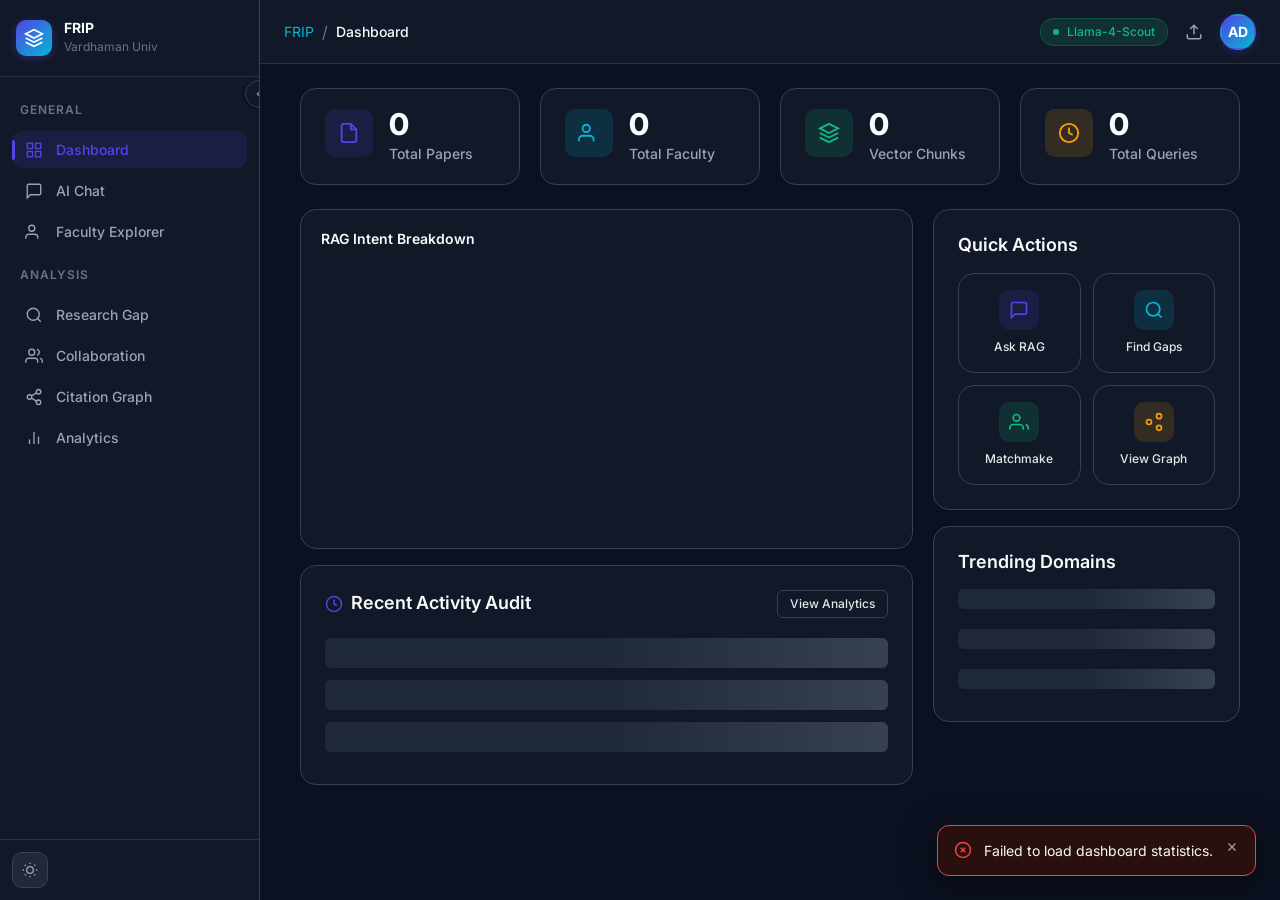
==== templates/dashboard.html @ 9acc45f3 "feat: configure Supabase credentials, setup database schema, and test system updates" ====
<!DOCTYPE html>
<html lang="en" data-theme="dark">
<head>
  <meta charset="UTF-8">
  <meta name="viewport" content="width=device-width, initial-scale=1.0">
  <title>Dashboard — Faculty Research Intelligence Platform</title>
  <link rel="stylesheet" href="../static/css/variables.css">
  <link rel="stylesheet" href="../static/css/base.css">
  <link rel="stylesheet" href="../static/css/layout.css">
  <link rel="stylesheet" href="../static/css/sidebar.css">
  <link rel="stylesheet" href="../static/css/navbar.css">
  <link rel="stylesheet" href="../static/css/cards.css">
  <link rel="stylesheet" href="../static/css/dashboard.css">
  <link rel="stylesheet" href="../static/css/animations.css">
  <link rel="stylesheet" href="../static/css/responsive.css">
</head>
<body>
  <div class="app-container">
    <!-- Sidebar -->
    <aside class="sidebar" role="navigation" aria-label="Main Navigation">
      <a href="index.html" class="sidebar-logo">
        <div class="logo-icon">
          <svg viewBox="0 0 24 24" fill="none" stroke="currentColor" stroke-width="2">
            <path d="M12 2L2 7l10 5 10-5-10-5z"/>
            <path d="M2 17l10 5 10-5"/>
            <path d="M2 12l10 5 10-5"/>
          </svg>
        </div>
        <div class="logo-text">
          <span class="logo-name">FRIP</span>
          <span class="logo-tagline">Vardhaman Univ</span>
        </div>
      </a>
      <div class="sidebar-nav">
        <span class="nav-section-label">General</span>
        <a href="dashboard.html" class="nav-item active" data-label="Dashboard">
          <span class="nav-icon">
            <svg viewBox="0 0 24 24" fill="none" stroke="currentColor" stroke-width="2">
              <rect x="3" y="3" width="7" height="7"/><rect x="14" y="3" width="7" height="7"/>
              <rect x="14" y="14" width="7" height="7"/><rect x="3" y="14" width="7" height="7"/>
            </svg>
          </span>
          <span class="nav-label">Dashboard</span>
        </a>
        <a href="chat.html" class="nav-item" data-label="AI Chat">
          <span class="nav-icon">
            <svg viewBox="0 0 24 24" fill="none" stroke="currentColor" stroke-width="2">
              <path d="M21 15a2 2 0 0 1-2 2H7l-4 4V5a2 2 0 0 1 2-2h14a2 2 0 0 1 2 2z"/>
            </svg>
          </span>
          <span class="nav-label">AI Chat</span>
        </a>
        <a href="faculty.html" class="nav-item" data-label="Faculty Explorer">
          <span class="nav-icon">
            <svg viewBox="0 0 24 24" fill="none" stroke="currentColor" stroke-width="2">
              <path d="M17 21v-2a4 4 0 0 0-4-4H5a4 4 0 0 0-4 4v2"/><circle cx="9" cy="7" r="4"/>
            </svg>
          </span>
          <span class="nav-label">Faculty Explorer</span>
        </a>
        <span class="nav-section-label">Analysis</span>
        <a href="research_gap.html" class="nav-item" data-label="Gap Analysis">
          <span class="nav-icon">
            <svg viewBox="0 0 24 24" fill="none" stroke="currentColor" stroke-width="2">
              <circle cx="11" cy="11" r="8"/><line x1="21" y1="21" x2="16.65" y2="16.65"/>
            </svg>
          </span>
          <span class="nav-label">Research Gap</span>
        </a>
        <a href="collaboration.html" class="nav-item" data-label="Collaboration">
          <span class="nav-icon">
            <svg viewBox="0 0 24 24" fill="none" stroke="currentColor" stroke-width="2">
              <path d="M17 21v-2a4 4 0 0 0-4-4H5a4 4 0 0 0-4 4v2"/><circle cx="9" cy="7" r="4"/>
              <path d="M23 21v-2a4 4 0 0 0-3-3.87"/><path d="M16 3.13a4 4 0 0 1 0 7.75"/>
            </svg>
          </span>
          <span class="nav-label">Collaboration</span>
        </a>
        <a href="citation_graph.html" class="nav-item" data-label="Citation Graph">
          <span class="nav-icon">
            <svg viewBox="0 0 24 24" fill="none" stroke="currentColor" stroke-width="2">
              <circle cx="18" cy="5" r="3"/><circle cx="6" cy="12" r="3"/><circle cx="18" cy="19" r="3"/>
              <line x1="8.59" y1="13.51" x2="15.42" y2="17.49"/><line x1="15.41" y1="6.51" x2="8.59" y2="10.49"/>
            </svg>
          </span>
          <span class="nav-label">Citation Graph</span>
        </a>
        <a href="analytics.html" class="nav-item" data-label="Analytics">
          <span class="nav-icon">
            <svg viewBox="0 0 24 24" fill="none" stroke="currentColor" stroke-width="2">
              <line x1="18" y1="20" x2="18" y2="10"/><line x1="12" y1="20" x2="12" y2="4"/><line x1="6" y1="20" x2="6" y2="14"/>
            </svg>
          </span>
          <span class="nav-label">Analytics</span>
        </a>
      </div>
      <div class="sidebar-footer">
        <button class="btn btn-ghost btn-icon theme-toggle" data-action="theme-toggle" aria-label="Toggle theme"></button>
      </div>
      <button class="sidebar-toggle" aria-label="Toggle sidebar collapse">
        <svg viewBox="0 0 24 24" fill="none" stroke="currentColor" stroke-width="2">
          <polyline points="15 18 9 12 15 6"/>
        </svg>
      </button>
    </aside>

    <div class="sidebar-overlay"></div>

    <!-- Main Area -->
    <main class="main-area">
      <!-- Top Navigation -->
      <nav class="navbar" role="navigation" aria-label="Top navigation">
        <button class="hamburger" aria-label="Open navigation menu">
          <svg viewBox="0 0 24 24" fill="none" stroke="currentColor" stroke-width="2">
            <line x1="3" y1="12" x2="21" y2="12"/><line x1="3" y1="6" x2="21" y2="6"/><line x1="3" y1="18" x2="21" y2="18"/>
          </svg>
        </button>
        <div class="breadcrumb">
          <div class="breadcrumb-item"><a href="index.html">FRIP</a></div>
          <div class="breadcrumb-sep">/</div>
          <div class="breadcrumb-item">Dashboard</div>
        </div>
        <div class="navbar-actions">
          <div class="model-badge" id="navbar-model-badge">Llama-4-Scout</div>
          <button class="icon-btn" id="upload-pdf-trigger" aria-label="Upload PDF" title="Upload new paper PDF">
            <svg viewBox="0 0 24 24" fill="none" stroke="currentColor" stroke-width="2">
              <path d="M21 15v4a2 2 0 0 1-2 2H5a2 2 0 0 1-2-2v-4"/><polyline points="17 8 12 3 7 8"/><line x1="12" y1="3" x2="12" y2="15"/>
            </svg>
          </button>
          <div class="user-avatar" title="User Profile">AD</div>
        </div>
      </nav>

      <!-- Page Content -->
      <div class="page-content">
        <div class="content-wrapper">
          <!-- Stats Grid -->
          <div class="dashboard-stats-grid">
            <div class="stat-card">
              <div class="stat-icon primary">
                <svg viewBox="0 0 24 24" fill="none" stroke="currentColor" stroke-width="2">
                  <path d="M14 2H6a2 2 0 0 0-2 2v16a2 2 0 0 0 2 2h12a2 2 0 0 0 2-2V8z"/>
                  <polyline points="14 2 14 8 20 8"/>
                </svg>
              </div>
              <div class="stat-body">
                <div class="stat-value" id="dashboard-total-papers">0</div>
                <div class="stat-label">Total Papers</div>
              </div>
            </div>
            <div class="stat-card">
              <div class="stat-icon accent">
                <svg viewBox="0 0 24 24" fill="none" stroke="currentColor" stroke-width="2">
                  <path d="M17 21v-2a4 4 0 0 0-4-4H5a4 4 0 0 0-4 4v2"/><circle cx="9" cy="7" r="4"/>
                </svg>
              </div>
              <div class="stat-body">
                <div class="stat-value" id="dashboard-total-faculty">0</div>
                <div class="stat-label">Total Faculty</div>
              </div>
            </div>
            <div class="stat-card">
              <div class="stat-icon success">
                <svg viewBox="0 0 24 24" fill="none" stroke="currentColor" stroke-width="2">
                  <polygon points="12 2 2 7 12 12 22 7 12 2"/>
                  <polyline points="2 17 12 22 22 17"/>
                  <polyline points="2 12 12 17 22 12"/>
                </svg>
              </div>
              <div class="stat-body">
                <div class="stat-value" id="dashboard-total-chunks">0</div>
                <div class="stat-label">Vector Chunks</div>
              </div>
            </div>
            <div class="stat-card">
              <div class="stat-icon warning">
                <svg viewBox="0 0 24 24" fill="none" stroke="currentColor" stroke-width="2">
                  <circle cx="12" cy="12" r="10"/><polyline points="12 6 12 12 16 14"/>
                </svg>
              </div>
              <div class="stat-body">
                <div class="stat-value" id="dashboard-total-queries">0</div>
                <div class="stat-label">Total Queries</div>
              </div>
            </div>
          </div>

          <!-- Main Grid -->
          <div class="dashboard-main-grid">
            <!-- Left Panel (Charts / Activity) -->
            <div class="flex-col">
              <div class="chart-panel">
                <div class="chart-header">
                  <h3 class="chart-title">RAG Intent Breakdown</h3>
                </div>
                <div class="chart-container" style="height: 260px;">
                  <canvas id="intent-chart"></canvas>
                </div>
              </div>

              <div class="panel">
                <div class="section-header">
                  <h3 class="section-title">
                    <svg width="18" height="18" viewBox="0 0 24 24" fill="none" stroke="currentColor" stroke-width="2">
                      <circle cx="12" cy="12" r="10"/><polyline points="12 6 12 12 16 14"/>
                    </svg>
                    Recent Activity Audit
                  </h3>
                  <a href="analytics.html" class="btn btn-ghost btn-sm">View Analytics</a>
                </div>
                <div class="activity-list" id="dashboard-activity-list">
                  <!-- Skeleton loading -->
                  <div class="skeleton skeleton-text" style="width: 100%; height: 30px; margin-bottom: var(--space-3);"></div>
                  <div class="skeleton skeleton-text" style="width: 100%; height: 30px; margin-bottom: var(--space-3);"></div>
                  <div class="skeleton skeleton-text" style="width: 100%; height: 30px;"></div>
                </div>
              </div>
            </div>

            <!-- Right Panel (Quick Actions, Trends) -->
            <div class="flex-col">
              <div class="panel">
                <h3 class="section-title" style="margin-bottom: var(--space-4);">Quick Actions</h3>
                <div class="quick-actions">
                  <a href="chat.html" class="quick-action-btn ripple">
                    <div class="quick-action-icon" style="background: var(--color-primary-light); color: var(--color-primary);">
                      <svg viewBox="0 0 24 24" fill="none" stroke="currentColor" stroke-width="2">
                        <path d="M21 15a2 2 0 0 1-2 2H7l-4 4V5a2 2 0 0 1 2-2h14a2 2 0 0 1 2 2z"/>
                      </svg>
                    </div>
                    <span class="quick-action-label">Ask RAG</span>
                  </a>
                  <a href="research_gap.html" class="quick-action-btn ripple">
                    <div class="quick-action-icon" style="background: var(--color-accent-light); color: var(--color-accent);">
                      <svg viewBox="0 0 24 24" fill="none" stroke="currentColor" stroke-width="2">
                        <circle cx="11" cy="11" r="8"/><line x1="21" y1="21" x2="16.65" y2="16.65"/>
                      </svg>
                    </div>
                    <span class="quick-action-label">Find Gaps</span>
                  </a>
                  <a href="collaboration.html" class="quick-action-btn ripple">
                    <div class="quick-action-icon" style="background: var(--color-success-light); color: var(--color-success);">
                      <svg viewBox="0 0 24 24" fill="none" stroke="currentColor" stroke-width="2">
                        <path d="M17 21v-2a4 4 0 0 0-4-4H5a4 4 0 0 0-4 4v2"/><circle cx="9" cy="7" r="4"/>
                        <path d="M23 21v-2a4 4 0 0 0-3-3.87"/>
                      </svg>
                    </div>
                    <span class="quick-action-label">Matchmake</span>
                  </a>
                  <a href="citation_graph.html" class="quick-action-btn ripple">
                    <div class="quick-action-icon" style="background: var(--color-warning-light); color: var(--color-warning);">
                      <svg viewBox="0 0 24 24" fill="none" stroke="currentColor" stroke-width="2">
                        <circle cx="18" cy="5" r="3"/><circle cx="6" cy="12" r="3"/><circle cx="18" cy="19" r="3"/>
                      </svg>
                    </div>
                    <span class="quick-action-label">View Graph</span>
                  </a>
                </div>
              </div>

              <div class="panel">
                <h3 class="section-title" style="margin-bottom: var(--space-4);">Trending Domains</h3>
                <div class="trending-list" id="dashboard-trending-list">
                  <div class="skeleton skeleton-text" style="width: 100%; height: 20px;"></div>
                  <div class="skeleton skeleton-text" style="width: 100%; height: 20px;"></div>
                  <div class="skeleton skeleton-text" style="width: 100%; height: 20px;"></div>
                </div>
              </div>
            </div>
          </div>
        </div>
      </div>
    </main>
  </div>

  <!-- Upload Modal -->
  <div class="modal-backdrop" id="upload-modal">
    <div class="modal-box">
      <h3 class="modal-title">Upload Faculty Profile PDF</h3>
      <p class="modal-body">Select a research paper or resume PDF to chunk and ingest into ChromaDB Cloud.</p>
      <form id="upload-form" style="display: flex; flex-direction: column; gap: var(--space-4);">
        <input type="file" id="pdf-file-input" accept=".pdf" required style="border: 1px solid var(--border-color); padding: var(--space-3); border-radius: var(--radius-md); background: var(--bg-surface-2); color: var(--text-primary);">
        <div class="modal-actions">
          <button type="button" class="btn btn-ghost" onclick="closeModal('upload-modal')">Cancel</button>
          <button type="submit" class="btn btn-primary ripple" id="upload-submit-btn">Upload & Ingest</button>
        </div>
      </form>
    </div>
  </div>

  <script type="module" src="../static/js/app.js"></script>
  <script type="module" src="../static/js/dashboard.js"></script>
</body>
</html>
---- static/css/variables.css ----
/* ============================================================
   variables.css — Design System Tokens
   Faculty Research Intelligence Platform
   ============================================================ */

:root {
  /* ── Brand Colors ── */
  --color-primary:        #4F46E5;
  --color-primary-hover:  #4338CA;
  --color-primary-light:  rgba(79, 70, 229, 0.15);
  --color-accent:         #06B6D4;
  --color-accent-hover:   #0891B2;
  --color-accent-light:   rgba(6, 182, 212, 0.15);

  /* ── Backgrounds ── */
  --bg-base:              #0B1120;
  --bg-surface:           #111827;
  --bg-surface-2:         #1F2937;
  --bg-surface-3:         #374151;
  --bg-overlay:           rgba(11, 17, 32, 0.85);

  /* ── Borders ── */
  --border-color:         #374151;
  --border-subtle:        rgba(55, 65, 81, 0.6);
  --border-focus:         var(--color-primary);

  /* ── Text ── */
  --text-primary:         #F9FAFB;
  --text-secondary:       #E5E7EB;
  --text-muted:           #9CA3AF;
  --text-faint:           #6B7280;
  --text-inverse:         #0B1120;

  /* ── Semantic Colors ── */
  --color-success:        #10B981;
  --color-success-light:  rgba(16, 185, 129, 0.15);
  --color-warning:        #F59E0B;
  --color-warning-light:  rgba(245, 158, 11, 0.15);
  --color-error:          #EF4444;
  --color-error-light:    rgba(239, 68, 68, 0.15);
  --color-info:           #3B82F6;
  --color-info-light:     rgba(59, 130, 246, 0.15);

  /* ── Chart Colors ── */
  --chart-1: #4F46E5;
  --chart-2: #06B6D4;
  --chart-3: #10B981;
  --chart-4: #F59E0B;
  --chart-5: #EF4444;
  --chart-6: #8B5CF6;
  --chart-7: #EC4899;
  --chart-8: #14B8A6;

  /* ── Gradients ── */
  --gradient-primary:  linear-gradient(135deg, #4F46E5 0%, #06B6D4 100%);
  --gradient-dark:     linear-gradient(180deg, #0B1120 0%, #111827 100%);
  --gradient-card:     linear-gradient(135deg, rgba(79,70,229,0.08) 0%, rgba(6,182,212,0.04) 100%);
  --gradient-hero:     linear-gradient(135deg, rgba(79,70,229,0.2) 0%, rgba(6,182,212,0.1) 50%, rgba(11,17,32,0) 100%);
  --gradient-glow:     radial-gradient(ellipse at 50% 0%, rgba(79,70,229,0.3) 0%, transparent 70%);

  /* ── Glassmorphism ── */
  --glass-bg:           rgba(17, 24, 39, 0.7);
  --glass-border:       rgba(255, 255, 255, 0.06);
  --glass-blur:         12px;

  /* ── Shadows ── */
  --shadow-sm:   0 1px 3px rgba(0,0,0,0.4), 0 1px 2px rgba(0,0,0,0.3);
  --shadow-md:   0 4px 16px rgba(0,0,0,0.4), 0 2px 6px rgba(0,0,0,0.3);
  --shadow-lg:   0 10px 40px rgba(0,0,0,0.5), 0 4px 12px rgba(0,0,0,0.3);
  --shadow-xl:   0 20px 60px rgba(0,0,0,0.6), 0 8px 20px rgba(0,0,0,0.4);
  --shadow-glow: 0 0 30px rgba(79,70,229,0.25);
  --shadow-accent: 0 0 30px rgba(6,182,212,0.2);

  /* ── Border Radius ── */
  --radius-sm:    6px;
  --radius-md:    10px;
  --radius-lg:    16px;
  --radius-xl:    24px;
  --radius-full:  9999px;

  /* ── Spacing (8px base) ── */
  --space-1:   4px;
  --space-2:   8px;
  --space-3:  12px;
  --space-4:  16px;
  --space-5:  20px;
  --space-6:  24px;
  --space-8:  32px;
  --space-10: 40px;
  --space-12: 48px;
  --space-16: 64px;
  --space-20: 80px;
  --space-24: 96px;

  /* ── Typography ── */
  --font-sans:   'Inter', -apple-system, BlinkMacSystemFont, 'Segoe UI', sans-serif;
  --font-mono:   'JetBrains Mono', 'Fira Code', Consolas, monospace;

  --text-xs:    0.75rem;   /* 12px */
  --text-sm:    0.875rem;  /* 14px */
  --text-base:  1rem;      /* 16px */
  --text-lg:    1.125rem;  /* 18px */
  --text-xl:    1.25rem;   /* 20px */
  --text-2xl:   1.5rem;    /* 24px */
  --text-3xl:   1.875rem;  /* 30px */
  --text-4xl:   2.25rem;   /* 36px */
  --text-5xl:   3rem;      /* 48px */
  --text-6xl:   3.75rem;   /* 60px */

  --weight-normal:   400;
  --weight-medium:   500;
  --weight-semibold: 600;
  --weight-bold:     700;
  --weight-extrabold:800;

  --leading-tight:   1.25;
  --leading-snug:    1.375;
  --leading-normal:  1.5;
  --leading-relaxed: 1.625;

  /* ── Transitions ── */
  --ease-default: 250ms ease;
  --ease-fast:    150ms ease;
  --ease-slow:    400ms ease;
  --ease-bounce:  300ms cubic-bezier(0.34, 1.56, 0.64, 1);
  --ease-spring:  500ms cubic-bezier(0.175, 0.885, 0.32, 1.275);

  /* ── Layout ── */
  --sidebar-width:         260px;
  --sidebar-collapsed-width: 70px;
  --navbar-height:         64px;
  --content-max-width:    1280px;
  --chat-max-width:        800px;

  /* ── Z-Index Scale ── */
  --z-base:    1;
  --z-dropdown: 100;
  --z-sidebar:  200;
  --z-navbar:   300;
  --z-modal:    400;
  --z-toast:    500;
  --z-tooltip:  600;
}

/* ── Light Mode Overrides (optional future toggle) ── */
[data-theme="light"] {
  --bg-base:       #F8FAFC;
  --bg-surface:    #FFFFFF;
  --bg-surface-2:  #F1F5F9;
  --bg-surface-3:  #E2E8F0;
  --border-color:  #E2E8F0;
  --text-primary:  #0F172A;
  --text-secondary:#334155;
  --text-muted:    #64748B;
  --text-faint:    #94A3B8;
  --glass-bg:      rgba(255, 255, 255, 0.8);
  --glass-border:  rgba(0, 0, 0, 0.08);
  --shadow-sm:     0 1px 3px rgba(0,0,0,0.08);
  --shadow-md:     0 4px 16px rgba(0,0,0,0.1);
  --shadow-lg:     0 10px 40px rgba(0,0,0,0.12);
}
---- static/css/base.css ----
/* ============================================================
   base.css — Reset, Typography, Global Styles
   ============================================================ */

@import url('https://fonts.googleapis.com/css2?family=Inter:wght@300;400;500;600;700;800&family=JetBrains+Mono:wght@400;500&display=swap');

/* ── Box Model Reset ── */
*, *::before, *::after {
  box-sizing: border-box;
  margin: 0;
  padding: 0;
}

/* ── HTML & Body ── */
html {
  font-size: 16px;
  scroll-behavior: smooth;
  -webkit-text-size-adjust: 100%;
}

body {
  font-family: var(--font-sans);
  font-size: var(--text-base);
  font-weight: var(--weight-normal);
  line-height: var(--leading-normal);
  color: var(--text-primary);
  background-color: var(--bg-base);
  min-height: 100vh;
  overflow-x: hidden;
  -webkit-font-smoothing: antialiased;
  -moz-osx-font-smoothing: grayscale;
}

/* ── Custom Scrollbar ── */
::-webkit-scrollbar {
  width: 6px;
  height: 6px;
}
::-webkit-scrollbar-track {
  background: var(--bg-surface);
}
::-webkit-scrollbar-thumb {
  background: var(--bg-surface-3);
  border-radius: var(--radius-full);
}
::-webkit-scrollbar-thumb:hover {
  background: var(--text-faint);
}

/* ── Selection ── */
::selection {
  background: var(--color-primary-light);
  color: var(--text-primary);
}

/* ── Typography ── */
h1, h2, h3, h4, h5, h6 {
  font-weight: var(--weight-semibold);
  line-height: var(--leading-tight);
  color: var(--text-primary);
}

h1 { font-size: var(--text-4xl); }
h2 { font-size: var(--text-3xl); }
h3 { font-size: var(--text-2xl); }
h4 { font-size: var(--text-xl); }
h5 { font-size: var(--text-lg); }
h6 { font-size: var(--text-base); }

p {
  color: var(--text-secondary);
  line-height: var(--leading-relaxed);
}

a {
  color: var(--color-accent);
  text-decoration: none;
  transition: color var(--ease-fast);
}
a:hover { color: var(--color-accent-hover); }

/* ── Code ── */
code, pre {
  font-family: var(--font-mono);
  font-size: var(--text-sm);
}

code {
  background: var(--bg-surface-2);
  color: var(--color-accent);
  padding: 2px 6px;
  border-radius: var(--radius-sm);
  border: 1px solid var(--border-subtle);
}

pre {
  background: var(--bg-surface-2);
  border: 1px solid var(--border-color);
  border-radius: var(--radius-md);
  padding: var(--space-4);
  overflow-x: auto;
  line-height: var(--leading-relaxed);
}

pre code {
  background: none;
  border: none;
  padding: 0;
  color: var(--text-secondary);
}

/* ── Lists ── */
ul, ol { list-style: none; }

/* ── Images ── */
img, svg { display: block; max-width: 100%; }

/* ── Forms ── */
input, textarea, select, button {
  font-family: inherit;
  font-size: inherit;
  outline: none;
}

button {
  cursor: pointer;
  border: none;
  background: none;
}

/* ── Focus Ring ── */
:focus-visible {
  outline: 2px solid var(--color-primary);
  outline-offset: 2px;
  border-radius: var(--radius-sm);
}

/* ── Utility Classes ── */
.sr-only {
  position: absolute;
  width: 1px;
  height: 1px;
  padding: 0;
  margin: -1px;
  overflow: hidden;
  clip: rect(0, 0, 0, 0);
  white-space: nowrap;
  border: 0;
}

.text-gradient {
  background: var(--gradient-primary);
  -webkit-background-clip: text;
  -webkit-text-fill-color: transparent;
  background-clip: text;
}

.glass {
  background: var(--glass-bg);
  backdrop-filter: blur(var(--glass-blur));
  -webkit-backdrop-filter: blur(var(--glass-blur));
  border: 1px solid var(--glass-border);
}

.truncate {
  overflow: hidden;
  text-overflow: ellipsis;
  white-space: nowrap;
}

.flex-center {
  display: flex;
  align-items: center;
  justify-content: center;
}

.flex-between {
  display: flex;
  align-items: center;
  justify-content: space-between;
}

.flex-gap-2 { display: flex; align-items: center; gap: var(--space-2); }
.flex-gap-3 { display: flex; align-items: center; gap: var(--space-3); }
.flex-gap-4 { display: flex; align-items: center; gap: var(--space-4); }

/* ── Badge ── */
.badge {
  display: inline-flex;
  align-items: center;
  gap: var(--space-1);
  padding: 2px 10px;
  border-radius: var(--radius-full);
  font-size: var(--text-xs);
  font-weight: var(--weight-medium);
  letter-spacing: 0.02em;
}

.badge-primary {
  background: var(--color-primary-light);
  color: var(--color-primary);
  border: 1px solid rgba(79,70,229,0.3);
}
.badge-accent {
  background: var(--color-accent-light);
  color: var(--color-accent);
  border: 1px solid rgba(6,182,212,0.3);
}
.badge-success {
  background: var(--color-success-light);
  color: var(--color-success);
  border: 1px solid rgba(16,185,129,0.3);
}
.badge-warning {
  background: var(--color-warning-light);
  color: var(--color-warning);
  border: 1px solid rgba(245,158,11,0.3);
}
.badge-error {
  background: var(--color-error-light);
  color: var(--color-error);
  border: 1px solid rgba(239,68,68,0.3);
}

/* ── Divider ── */
.divider {
  height: 1px;
  background: var(--border-color);
  margin: var(--space-4) 0;
}

/* ── Buttons ── */
.btn {
  display: inline-flex;
  align-items: center;
  justify-content: center;
  gap: var(--space-2);
  padding: var(--space-2) var(--space-5);
  border-radius: var(--radius-md);
  font-size: var(--text-sm);
  font-weight: var(--weight-medium);
  transition: all var(--ease-default);
  white-space: nowrap;
  cursor: pointer;
  border: 1px solid transparent;
}

.btn-primary {
  background: var(--color-primary);
  color: white;
  border-color: var(--color-primary);
  box-shadow: 0 2px 8px rgba(79,70,229,0.3);
}
.btn-primary:hover {
  background: var(--color-primary-hover);
  border-color: var(--color-primary-hover);
  transform: translateY(-1px);
  box-shadow: 0 4px 16px rgba(79,70,229,0.4);
}

.btn-accent {
  background: var(--color-accent);
  color: white;
  border-color: var(--color-accent);
  box-shadow: 0 2px 8px rgba(6,182,212,0.3);
}
.btn-accent:hover {
  background: var(--color-accent-hover);
  transform: translateY(-1px);
  box-shadow: 0 4px 16px rgba(6,182,212,0.4);
}

.btn-ghost {
  background: transparent;
  color: var(--text-secondary);
  border-color: var(--border-color);
}
.btn-ghost:hover {
  background: var(--bg-surface-2);
  color: var(--text-primary);
}

.btn-danger {
  background: var(--color-error);
  color: white;
  border-color: var(--color-error);
}
.btn-danger:hover {
  background: #DC2626;
  transform: translateY(-1px);
}

.btn-sm {
  padding: var(--space-1) var(--space-3);
  font-size: var(--text-xs);
  border-radius: var(--radius-sm);
}

.btn-lg {
  padding: var(--space-3) var(--space-8);
  font-size: var(--text-base);
  border-radius: var(--radius-lg);
}

.btn-icon {
  width: 36px;
  height: 36px;
  padding: 0;
  border-radius: var(--radius-md);
}

.btn:disabled {
  opacity: 0.5;
  cursor: not-allowed;
  pointer-events: none;
}

/* ── Loading Spinner ── */
.spinner {
  width: 18px;
  height: 18px;
  border: 2px solid rgba(255,255,255,0.2);
  border-top-color: white;
  border-radius: 50%;
  animation: spin 0.7s linear infinite;
  flex-shrink: 0;
}

.spinner-primary {
  border-color: rgba(79,70,229,0.2);
  border-top-color: var(--color-primary);
}

/* ── Markdown rendered styles ── */
.md-content h1 { font-size: var(--text-2xl); margin-bottom: var(--space-4); }
.md-content h2 { font-size: var(--text-xl); margin: var(--space-5) 0 var(--space-3); }
.md-content h3 { font-size: var(--text-lg); margin: var(--space-4) 0 var(--space-2); }
.md-content p  { margin-bottom: var(--space-3); color: var(--text-secondary); }
.md-content ul { list-style: disc; padding-left: var(--space-5); margin-bottom: var(--space-3); }
.md-content ol { list-style: decimal; padding-left: var(--space-5); margin-bottom: var(--space-3); }
.md-content li { margin-bottom: var(--space-1); color: var(--text-secondary); }
.md-content strong { color: var(--text-primary); font-weight: var(--weight-semibold); }
.md-content em { color: var(--text-muted); font-style: italic; }
.md-content blockquote {
  border-left: 3px solid var(--color-primary);
  padding-left: var(--space-4);
  margin: var(--space-4) 0;
  color: var(--text-muted);
  font-style: italic;
}
.md-content hr { border: none; border-top: 1px solid var(--border-color); margin: var(--space-5) 0; }
---- static/css/layout.css ----
/* ============================================================
   layout.css — App Shell, Grid System, Main Content Area
   ============================================================ */

/* ── App Container ── */
.app-container {
  display: flex;
  height: 100vh;
  overflow: hidden;
  background: var(--bg-base);
}

/* ── Main Area (beside sidebar) ── */
.main-area {
  flex: 1;
  display: flex;
  flex-direction: column;
  overflow: hidden;
  transition: margin-left var(--ease-default);
}

/* ── Page Content (below navbar) ── */
.page-content {
  flex: 1;
  overflow-y: auto;
  padding: var(--space-6);
}

/* ── Content Wrapper (max-width centered) ── */
.content-wrapper {
  max-width: var(--content-max-width);
  margin: 0 auto;
  width: 100%;
}

/* ── Section ── */
.section {
  margin-bottom: var(--space-8);
}

.section-header {
  display: flex;
  align-items: center;
  justify-content: space-between;
  margin-bottom: var(--space-5);
  gap: var(--space-4);
}

.section-title {
  font-size: var(--text-lg);
  font-weight: var(--weight-semibold);
  color: var(--text-primary);
  display: flex;
  align-items: center;
  gap: var(--space-2);
}

.section-title svg {
  color: var(--color-primary);
  flex-shrink: 0;
}

/* ── Grid Layouts ── */
.grid-1 { display: grid; grid-template-columns: 1fr; gap: var(--space-5); }
.grid-2 { display: grid; grid-template-columns: repeat(2, 1fr); gap: var(--space-5); }
.grid-3 { display: grid; grid-template-columns: repeat(3, 1fr); gap: var(--space-5); }
.grid-4 { display: grid; grid-template-columns: repeat(4, 1fr); gap: var(--space-5); }
.grid-auto { display: grid; grid-template-columns: repeat(auto-fill, minmax(280px, 1fr)); gap: var(--space-5); }

/* ── Flex Layouts ── */
.flex-row    { display: flex; align-items: center; gap: var(--space-4); }
.flex-col    { display: flex; flex-direction: column; gap: var(--space-4); }
.flex-wrap   { display: flex; flex-wrap: wrap; gap: var(--space-3); }

/* ── Surface Panel (white card background for content) ── */
.panel {
  background: var(--bg-surface);
  border: 1px solid var(--border-color);
  border-radius: var(--radius-lg);
  padding: var(--space-6);
}

.panel-sm { padding: var(--space-4); }
.panel-lg { padding: var(--space-8); }

/* ── Separator ── */
.sep {
  height: 1px;
  background: var(--border-color);
  width: 100%;
}

/* ── Empty State ── */
.empty-state {
  display: flex;
  flex-direction: column;
  align-items: center;
  justify-content: center;
  gap: var(--space-4);
  padding: var(--space-16) var(--space-8);
  text-align: center;
  color: var(--text-muted);
}

.empty-state-icon {
  width: 64px;
  height: 64px;
  border-radius: var(--radius-xl);
  background: var(--bg-surface-2);
  display: flex;
  align-items: center;
  justify-content: center;
  color: var(--text-faint);
  margin-bottom: var(--space-2);
}

.empty-state h3 {
  font-size: var(--text-lg);
  font-weight: var(--weight-semibold);
  color: var(--text-secondary);
}

.empty-state p {
  font-size: var(--text-sm);
  max-width: 360px;
}

/* ── Error State ── */
.error-state {
  display: flex;
  flex-direction: column;
  align-items: center;
  gap: var(--space-3);
  padding: var(--space-10) var(--space-6);
  text-align: center;
  background: var(--color-error-light);
  border: 1px solid rgba(239,68,68,0.2);
  border-radius: var(--radius-lg);
  color: var(--color-error);
}

.error-state p { color: var(--color-error); }

/* ── Skeleton Loader ── */
.skeleton {
  background: linear-gradient(
    90deg,
    var(--bg-surface-2) 25%,
    var(--bg-surface-3) 50%,
    var(--bg-surface-2) 75%
  );
  background-size: 200% 100%;
  animation: skeleton-wave 1.4s ease infinite;
  border-radius: var(--radius-sm);
}

.skeleton-text {
  height: 14px;
  margin-bottom: var(--space-2);
  border-radius: var(--radius-sm);
}

.skeleton-text-sm { height: 10px; }
.skeleton-text-lg { height: 20px; }
.skeleton-rect   { border-radius: var(--radius-md); }
.skeleton-circle { border-radius: 50%; }

/* ── Tag / Chip ── */
.tag {
  display: inline-flex;
  align-items: center;
  gap: var(--space-1);
  padding: 3px 10px;
  border-radius: var(--radius-full);
  font-size: var(--text-xs);
  font-weight: var(--weight-medium);
  background: var(--bg-surface-2);
  color: var(--text-muted);
  border: 1px solid var(--border-subtle);
  cursor: default;
  transition: all var(--ease-fast);
}

.tag:hover {
  background: var(--bg-surface-3);
  color: var(--text-primary);
}

.tag.active {
  background: var(--color-primary-light);
  color: var(--color-primary);
  border-color: rgba(79,70,229,0.3);
}

/* ── Tooltip ── */
.tooltip-wrapper {
  position: relative;
  display: inline-flex;
}

.tooltip-text {
  position: absolute;
  bottom: calc(100% + 8px);
  left: 50%;
  transform: translateX(-50%);
  background: var(--bg-surface-3);
  color: var(--text-primary);
  padding: var(--space-1) var(--space-3);
  border-radius: var(--radius-sm);
  font-size: var(--text-xs);
  white-space: nowrap;
  pointer-events: none;
  opacity: 0;
  transition: opacity var(--ease-fast);
  z-index: var(--z-tooltip);
  border: 1px solid var(--border-color);
  box-shadow: var(--shadow-md);
}

.tooltip-wrapper:hover .tooltip-text { opacity: 1; }

/* ── Confirmation Modal ── */
.modal-backdrop {
  position: fixed;
  inset: 0;
  background: rgba(0,0,0,0.7);
  backdrop-filter: blur(4px);
  z-index: var(--z-modal);
  display: flex;
  align-items: center;
  justify-content: center;
  padding: var(--space-4);
  opacity: 0;
  pointer-events: none;
  transition: opacity var(--ease-default);
}

.modal-backdrop.open {
  opacity: 1;
  pointer-events: all;
}

.modal-box {
  background: var(--bg-surface);
  border: 1px solid var(--border-color);
  border-radius: var(--radius-xl);
  padding: var(--space-8);
  max-width: 480px;
  width: 100%;
  box-shadow: var(--shadow-xl);
  transform: scale(0.95) translateY(20px);
  transition: transform var(--ease-bounce);
}

.modal-backdrop.open .modal-box {
  transform: scale(1) translateY(0);
}

.modal-title {
  font-size: var(--text-xl);
  font-weight: var(--weight-semibold);
  margin-bottom: var(--space-3);
}

.modal-body {
  color: var(--text-muted);
  font-size: var(--text-sm);
  margin-bottom: var(--space-6);
}

.modal-actions {
  display: flex;
  gap: var(--space-3);
  justify-content: flex-end;
}

/* ── Pagination ── */
.pagination {
  display: flex;
  align-items: center;
  gap: var(--space-2);
  justify-content: center;
  padding: var(--space-4) 0;
}

.page-btn {
  width: 36px;
  height: 36px;
  display: flex;
  align-items: center;
  justify-content: center;
  border-radius: var(--radius-md);
  font-size: var(--text-sm);
  font-weight: var(--weight-medium);
  color: var(--text-muted);
  background: var(--bg-surface);
  border: 1px solid var(--border-color);
  cursor: pointer;
  transition: all var(--ease-fast);
}

.page-btn:hover {
  background: var(--bg-surface-2);
  color: var(--text-primary);
}

.page-btn.active {
  background: var(--color-primary);
  border-color: var(--color-primary);
  color: white;
}
---- static/css/sidebar.css ----
/* ============================================================
   sidebar.css — Collapsible Navigation Sidebar
   ============================================================ */

/* ── Sidebar Container ── */
.sidebar {
  width: var(--sidebar-width);
  height: 100vh;
  background: var(--bg-surface);
  border-right: 1px solid var(--border-color);
  display: flex;
  flex-direction: column;
  flex-shrink: 0;
  transition: width var(--ease-default);
  overflow: hidden;
  z-index: var(--z-sidebar);
  position: relative;
}

.sidebar.collapsed {
  width: var(--sidebar-collapsed-width);
}

/* ── Logo Area ── */
.sidebar-logo {
  display: flex;
  align-items: center;
  gap: var(--space-3);
  padding: var(--space-5) var(--space-4);
  border-bottom: 1px solid var(--border-subtle);
  min-height: var(--navbar-height);
  text-decoration: none;
  flex-shrink: 0;
  overflow: hidden;
}

.logo-icon {
  width: 36px;
  height: 36px;
  border-radius: var(--radius-md);
  background: var(--gradient-primary);
  display: flex;
  align-items: center;
  justify-content: center;
  flex-shrink: 0;
  box-shadow: 0 2px 8px rgba(79,70,229,0.4);
}

.logo-icon svg {
  width: 20px;
  height: 20px;
  color: white;
}

.logo-text {
  display: flex;
  flex-direction: column;
  overflow: hidden;
  white-space: nowrap;
  opacity: 1;
  transition: opacity var(--ease-fast);
}

.sidebar.collapsed .logo-text {
  opacity: 0;
  pointer-events: none;
}

.logo-name {
  font-size: var(--text-sm);
  font-weight: var(--weight-bold);
  color: var(--text-primary);
  letter-spacing: -0.01em;
  line-height: 1.2;
}

.logo-tagline {
  font-size: var(--text-xs);
  color: var(--text-faint);
  margin-top: 1px;
}

/* ── Nav Sections ── */
.sidebar-nav {
  flex: 1;
  overflow-y: auto;
  overflow-x: hidden;
  padding: var(--space-3) var(--space-3);
  display: flex;
  flex-direction: column;
  gap: var(--space-1);
}

.nav-section-label {
  font-size: var(--text-xs);
  font-weight: var(--weight-semibold);
  text-transform: uppercase;
  letter-spacing: 0.08em;
  color: var(--text-faint);
  padding: var(--space-3) var(--space-2) var(--space-2);
  white-space: nowrap;
  overflow: hidden;
  transition: opacity var(--ease-fast);
}

.sidebar.collapsed .nav-section-label {
  opacity: 0;
  height: 0;
  padding: 0;
}

/* ── Nav Item ── */
.nav-item {
  display: flex;
  align-items: center;
  gap: var(--space-3);
  padding: var(--space-2) var(--space-3);
  border-radius: var(--radius-md);
  color: var(--text-muted);
  font-size: var(--text-sm);
  font-weight: var(--weight-medium);
  text-decoration: none;
  transition: all var(--ease-fast);
  white-space: nowrap;
  overflow: hidden;
  cursor: pointer;
  position: relative;
}

.nav-item:hover {
  background: var(--bg-surface-2);
  color: var(--text-primary);
}

.nav-item.active {
  background: var(--color-primary-light);
  color: var(--color-primary);
}

.nav-item.active::before {
  content: '';
  position: absolute;
  left: 0;
  top: 50%;
  transform: translateY(-50%);
  width: 3px;
  height: 20px;
  background: var(--color-primary);
  border-radius: 0 2px 2px 0;
}

.nav-icon {
  width: 20px;
  height: 20px;
  flex-shrink: 0;
  display: flex;
  align-items: center;
  justify-content: center;
}

.nav-icon svg {
  width: 18px;
  height: 18px;
  stroke-width: 1.8;
}

.nav-label {
  flex: 1;
  overflow: hidden;
  text-overflow: ellipsis;
  white-space: nowrap;
  transition: opacity var(--ease-fast);
}

.sidebar.collapsed .nav-label {
  opacity: 0;
  width: 0;
}

.nav-badge {
  font-size: 10px;
  font-weight: var(--weight-bold);
  background: var(--color-primary);
  color: white;
  padding: 1px 6px;
  border-radius: var(--radius-full);
  flex-shrink: 0;
  transition: opacity var(--ease-fast);
}

.sidebar.collapsed .nav-badge { opacity: 0; }

/* ── Sidebar Tooltip (when collapsed) ── */
.sidebar.collapsed .nav-item {
  position: relative;
}

.sidebar.collapsed .nav-item:hover::after {
  content: attr(data-label);
  position: absolute;
  left: calc(var(--sidebar-collapsed-width) + 8px);
  top: 50%;
  transform: translateY(-50%);
  background: var(--bg-surface-3);
  color: var(--text-primary);
  padding: var(--space-1) var(--space-3);
  border-radius: var(--radius-sm);
  font-size: var(--text-sm);
  font-weight: var(--weight-medium);
  white-space: nowrap;
  z-index: var(--z-tooltip);
  border: 1px solid var(--border-color);
  box-shadow: var(--shadow-md);
  pointer-events: none;
}

/* ── Sidebar Bottom ── */
.sidebar-footer {
  padding: var(--space-3) var(--space-3);
  border-top: 1px solid var(--border-subtle);
  flex-shrink: 0;
}

/* ── Collapse Toggle ── */
.sidebar-toggle {
  position: absolute;
  right: -14px;
  top: calc(var(--navbar-height) + var(--space-4));
  width: 28px;
  height: 28px;
  border-radius: 50%;
  background: var(--bg-surface);
  border: 1px solid var(--border-color);
  display: flex;
  align-items: center;
  justify-content: center;
  cursor: pointer;
  z-index: var(--z-sidebar);
  transition: all var(--ease-fast);
  color: var(--text-muted);
  box-shadow: var(--shadow-sm);
}

.sidebar-toggle:hover {
  background: var(--bg-surface-2);
  color: var(--text-primary);
}

.sidebar-toggle svg {
  width: 14px;
  height: 14px;
  transition: transform var(--ease-default);
}

.sidebar.collapsed .sidebar-toggle svg {
  transform: rotate(180deg);
}

/* ── Mobile Overlay ── */
.sidebar-overlay {
  display: none;
  position: fixed;
  inset: 0;
  background: rgba(0,0,0,0.6);
  z-index: calc(var(--z-sidebar) - 1);
  backdrop-filter: blur(2px);
}

@media (max-width: 768px) {
  .sidebar {
    position: fixed;
    top: 0;
    left: 0;
    height: 100vh;
    transform: translateX(-100%);
    transition: transform var(--ease-default);
    z-index: var(--z-sidebar);
    width: var(--sidebar-width) !important;
  }

  .sidebar.mobile-open {
    transform: translateX(0);
  }

  .sidebar-overlay.active { display: block; }
  .sidebar-toggle { display: none; }
}
---- static/css/navbar.css ----
/* ============================================================
   navbar.css — Top Navigation Bar
   ============================================================ */

/* ── Navbar Container ── */
.navbar {
  height: var(--navbar-height);
  display: flex;
  align-items: center;
  gap: var(--space-4);
  padding: 0 var(--space-6);
  background: var(--bg-surface);
  border-bottom: 1px solid var(--border-subtle);
  flex-shrink: 0;
  z-index: var(--z-navbar);
  position: relative;
}

/* ── Hamburger (Mobile) ── */
.hamburger {
  display: none;
  flex-direction: column;
  gap: 5px;
  cursor: pointer;
  padding: var(--space-2);
  border-radius: var(--radius-sm);
  color: var(--text-muted);
  transition: color var(--ease-fast);
}

.hamburger:hover { color: var(--text-primary); }

.hamburger svg {
  width: 22px;
  height: 22px;
}

/* ── Breadcrumb ── */
.breadcrumb {
  display: flex;
  align-items: center;
  gap: var(--space-2);
  flex: 1;
}

.breadcrumb-item {
  font-size: var(--text-sm);
  color: var(--text-faint);
  display: flex;
  align-items: center;
  gap: var(--space-2);
}

.breadcrumb-item:last-child {
  color: var(--text-primary);
  font-weight: var(--weight-medium);
}

.breadcrumb-sep {
  color: var(--text-faint);
  font-size: 16px;
  line-height: 1;
}

/* ── Page Title ── */
.page-title {
  font-size: var(--text-lg);
  font-weight: var(--weight-semibold);
  color: var(--text-primary);
  flex: 1;
}

/* ── Navbar Search ── */
.navbar-search {
  position: relative;
  max-width: 360px;
  flex: 1;
}

.navbar-search input {
  width: 100%;
  height: 38px;
  background: var(--bg-surface-2);
  border: 1px solid var(--border-color);
  border-radius: var(--radius-md);
  padding: 0 var(--space-4) 0 36px;
  font-size: var(--text-sm);
  color: var(--text-primary);
  transition: all var(--ease-fast);
}

.navbar-search input::placeholder {
  color: var(--text-faint);
}

.navbar-search input:focus {
  border-color: var(--color-primary);
  background: var(--bg-surface);
  box-shadow: 0 0 0 3px var(--color-primary-light);
}

.navbar-search .search-icon {
  position: absolute;
  left: 10px;
  top: 50%;
  transform: translateY(-50%);
  color: var(--text-faint);
  pointer-events: none;
}

.navbar-search .search-icon svg {
  width: 16px;
  height: 16px;
}

/* ── Navbar Actions ── */
.navbar-actions {
  display: flex;
  align-items: center;
  gap: var(--space-2);
  flex-shrink: 0;
}

/* ── Icon Button ── */
.icon-btn {
  width: 36px;
  height: 36px;
  border-radius: var(--radius-md);
  display: flex;
  align-items: center;
  justify-content: center;
  color: var(--text-muted);
  background: transparent;
  border: 1px solid transparent;
  cursor: pointer;
  transition: all var(--ease-fast);
  position: relative;
}

.icon-btn:hover {
  background: var(--bg-surface-2);
  color: var(--text-primary);
  border-color: var(--border-color);
}

.icon-btn svg { width: 18px; height: 18px; }

/* ── Theme Toggle ── */
.theme-toggle {
  width: 36px;
  height: 36px;
  border-radius: var(--radius-md);
  display: flex;
  align-items: center;
  justify-content: center;
  background: var(--bg-surface-2);
  border: 1px solid var(--border-color);
  cursor: pointer;
  color: var(--text-muted);
  transition: all var(--ease-fast);
}

.theme-toggle:hover {
  color: var(--color-warning);
  border-color: var(--color-warning);
}

.theme-toggle svg { width: 16px; height: 16px; }

/* ── User Avatar ── */
.user-avatar {
  width: 36px;
  height: 36px;
  border-radius: 50%;
  background: var(--gradient-primary);
  display: flex;
  align-items: center;
  justify-content: center;
  font-size: var(--text-sm);
  font-weight: var(--weight-bold);
  color: white;
  cursor: pointer;
  flex-shrink: 0;
  border: 2px solid transparent;
  transition: border-color var(--ease-fast);
  box-shadow: 0 2px 8px rgba(79,70,229,0.3);
}

.user-avatar:hover {
  border-color: var(--color-primary);
}

/* ── Status Indicator (LLM model) ── */
.model-badge {
  display: flex;
  align-items: center;
  gap: var(--space-2);
  padding: var(--space-1) var(--space-3);
  background: var(--color-success-light);
  border: 1px solid rgba(16,185,129,0.25);
  border-radius: var(--radius-full);
  font-size: var(--text-xs);
  font-weight: var(--weight-medium);
  color: var(--color-success);
  white-space: nowrap;
}

.model-badge::before {
  content: '';
  width: 6px;
  height: 6px;
  border-radius: 50%;
  background: var(--color-success);
  flex-shrink: 0;
  animation: pulse 2s ease infinite;
}

/* ── Notification Dot ── */
.notif-dot {
  position: absolute;
  top: 6px;
  right: 6px;
  width: 7px;
  height: 7px;
  border-radius: 50%;
  background: var(--color-error);
  border: 1px solid var(--bg-surface);
}

@media (max-width: 768px) {
  .hamburger { display: flex; }
  .navbar-search { display: none; }
  .model-badge { display: none; }
  .navbar { padding: 0 var(--space-4); gap: var(--space-3); }
}
---- static/css/cards.css ----
/* ============================================================
   cards.css — Stat, Faculty, Paper, Citation Cards
   ============================================================ */

/* ── Base Card ── */
.card {
  background: var(--bg-surface);
  border: 1px solid var(--border-color);
  border-radius: var(--radius-lg);
  overflow: hidden;
  transition: all var(--ease-default);
}

.card:hover {
  border-color: rgba(79,70,229,0.3);
  transform: translateY(-2px);
  box-shadow: var(--shadow-lg);
}

/* ── Stat Card ── */
.stat-card {
  background: var(--bg-surface);
  border: 1px solid var(--border-color);
  border-radius: var(--radius-lg);
  padding: var(--space-5) var(--space-6);
  display: flex;
  align-items: flex-start;
  gap: var(--space-4);
  transition: all var(--ease-default);
  position: relative;
  overflow: hidden;
}

.stat-card::before {
  content: '';
  position: absolute;
  top: 0; left: 0; right: 0;
  height: 2px;
  background: var(--gradient-primary);
  opacity: 0;
  transition: opacity var(--ease-default);
}

.stat-card:hover {
  border-color: rgba(79,70,229,0.25);
  transform: translateY(-3px);
  box-shadow: var(--shadow-lg);
}

.stat-card:hover::before { opacity: 1; }

.stat-icon {
  width: 48px;
  height: 48px;
  border-radius: var(--radius-md);
  display: flex;
  align-items: center;
  justify-content: center;
  flex-shrink: 0;
}

.stat-icon svg { width: 22px; height: 22px; }

.stat-icon.primary { background: var(--color-primary-light); color: var(--color-primary); }
.stat-icon.accent  { background: var(--color-accent-light);  color: var(--color-accent);  }
.stat-icon.success { background: var(--color-success-light); color: var(--color-success); }
.stat-icon.warning { background: var(--color-warning-light); color: var(--color-warning); }

.stat-body { flex: 1; min-width: 0; }

.stat-value {
  font-size: var(--text-3xl);
  font-weight: var(--weight-extrabold);
  color: var(--text-primary);
  line-height: 1;
  margin-bottom: var(--space-1);
  letter-spacing: -0.02em;
}

.stat-label {
  font-size: var(--text-sm);
  color: var(--text-muted);
  font-weight: var(--weight-medium);
}

.stat-change {
  font-size: var(--text-xs);
  font-weight: var(--weight-medium);
  margin-top: var(--space-2);
  display: flex;
  align-items: center;
  gap: 3px;
}

.stat-change.up   { color: var(--color-success); }
.stat-change.down { color: var(--color-error);   }

/* ── Faculty Card ── */
.faculty-card {
  background: var(--bg-surface);
  border: 1px solid var(--border-color);
  border-radius: var(--radius-lg);
  padding: var(--space-5);
  display: flex;
  flex-direction: column;
  gap: var(--space-4);
  transition: all var(--ease-default);
  cursor: pointer;
}

.faculty-card:hover {
  border-color: var(--color-primary);
  box-shadow: 0 0 0 1px var(--color-primary-light), var(--shadow-lg);
  transform: translateY(-2px);
}

.faculty-card-header {
  display: flex;
  align-items: center;
  gap: var(--space-3);
}

.faculty-avatar {
  width: 52px;
  height: 52px;
  border-radius: 50%;
  display: flex;
  align-items: center;
  justify-content: center;
  font-size: var(--text-base);
  font-weight: var(--weight-bold);
  color: white;
  flex-shrink: 0;
  box-shadow: 0 2px 8px rgba(0,0,0,0.3);
}

.faculty-name {
  font-size: var(--text-base);
  font-weight: var(--weight-semibold);
  color: var(--text-primary);
  line-height: 1.3;
}

.faculty-department {
  font-size: var(--text-xs);
  color: var(--text-muted);
  margin-top: 2px;
}

.faculty-tags {
  display: flex;
  flex-wrap: wrap;
  gap: var(--space-2);
}

.faculty-stats {
  display: flex;
  gap: var(--space-4);
  padding-top: var(--space-3);
  border-top: 1px solid var(--border-subtle);
}

.faculty-stat-item {
  display: flex;
  flex-direction: column;
  gap: 2px;
}

.faculty-stat-num {
  font-size: var(--text-base);
  font-weight: var(--weight-bold);
  color: var(--text-primary);
}

.faculty-stat-label {
  font-size: var(--text-xs);
  color: var(--text-muted);
}

/* ── Paper Card ── */
.paper-card {
  background: var(--bg-surface);
  border: 1px solid var(--border-color);
  border-radius: var(--radius-lg);
  padding: var(--space-5);
  display: flex;
  flex-direction: column;
  gap: var(--space-3);
  transition: all var(--ease-default);
}

.paper-card:hover {
  border-color: rgba(6,182,212,0.3);
  box-shadow: var(--shadow-md);
  transform: translateY(-1px);
}

.paper-title {
  font-size: var(--text-sm);
  font-weight: var(--weight-semibold);
  color: var(--text-primary);
  line-height: var(--leading-snug);
}

.paper-authors {
  font-size: var(--text-xs);
  color: var(--color-accent);
  font-weight: var(--weight-medium);
}

.paper-abstract {
  font-size: var(--text-xs);
  color: var(--text-muted);
  line-height: var(--leading-relaxed);
}

.paper-meta {
  display: flex;
  align-items: center;
  gap: var(--space-3);
  flex-wrap: wrap;
}

.paper-meta-item {
  display: flex;
  align-items: center;
  gap: var(--space-1);
  font-size: var(--text-xs);
  color: var(--text-faint);
}

.paper-meta-item svg { width: 12px; height: 12px; }

/* ── Citation Card ── */
.citation-card {
  background: var(--bg-surface-2);
  border: 1px solid var(--border-subtle);
  border-radius: var(--radius-md);
  padding: var(--space-3) var(--space-4);
  font-size: var(--text-sm);
  color: var(--text-secondary);
  transition: all var(--ease-fast);
  cursor: pointer;
  position: relative;
}

.citation-card:hover {
  background: var(--bg-surface-3);
  border-color: var(--color-primary);
  color: var(--text-primary);
}

.citation-source {
  font-size: var(--text-xs);
  color: var(--color-primary);
  font-weight: var(--weight-medium);
  margin-bottom: var(--space-1);
}

.citation-score {
  font-size: var(--text-xs);
  color: var(--text-faint);
  margin-top: var(--space-2);
}

/* ── Profile Card ── */
.profile-card {
  background: var(--bg-surface);
  border: 1px solid var(--border-color);
  border-radius: var(--radius-xl);
  overflow: hidden;
}

.profile-card-banner {
  height: 80px;
  background: var(--gradient-primary);
  position: relative;
}

.profile-card-content {
  padding: var(--space-5);
  margin-top: -32px;
}

.profile-card-avatar {
  width: 64px;
  height: 64px;
  border-radius: 50%;
  border: 3px solid var(--bg-surface);
  display: flex;
  align-items: center;
  justify-content: center;
  font-size: var(--text-xl);
  font-weight: var(--weight-bold);
  color: white;
  margin-bottom: var(--space-3);
  box-shadow: var(--shadow-md);
}

.profile-card-name {
  font-size: var(--text-lg);
  font-weight: var(--weight-bold);
  color: var(--text-primary);
}

.profile-card-role {
  font-size: var(--text-sm);
  color: var(--text-muted);
}

/* ── Result Card ── */
.result-card {
  background: var(--gradient-card);
  border: 1px solid var(--border-subtle);
  border-radius: var(--radius-lg);
  padding: var(--space-5);
  position: relative;
  overflow: hidden;
}

.result-card::after {
  content: '';
  position: absolute;
  top: 0; left: 0;
  width: 4px; height: 100%;
  background: var(--gradient-primary);
  border-radius: 0 2px 2px 0;
}
---- static/css/dashboard.css ----
/* ============================================================
   dashboard.css — Dashboard Layout
   ============================================================ */

.dashboard-stats-grid {
  display: grid;
  grid-template-columns: repeat(4, 1fr);
  gap: var(--space-5);
  margin-bottom: var(--space-6);
}

.dashboard-main-grid {
  display: grid;
  grid-template-columns: 2fr 1fr;
  gap: var(--space-5);
  margin-bottom: var(--space-5);
}

.chart-panel {
  background: var(--bg-surface);
  border: 1px solid var(--border-color);
  border-radius: var(--radius-lg);
  padding: var(--space-5);
}

.chart-header {
  display: flex;
  align-items: center;
  justify-content: space-between;
  margin-bottom: var(--space-5);
}

.chart-title {
  font-size: var(--text-sm);
  font-weight: var(--weight-semibold);
  color: var(--text-primary);
}

.chart-controls {
  display: flex;
  gap: var(--space-2);
}

.chart-period-btn {
  padding: 3px 10px;
  border-radius: var(--radius-full);
  font-size: var(--text-xs);
  font-weight: var(--weight-medium);
  cursor: pointer;
  border: 1px solid var(--border-color);
  background: transparent;
  color: var(--text-muted);
  transition: all var(--ease-fast);
}

.chart-period-btn.active, .chart-period-btn:hover {
  background: var(--color-primary);
  border-color: var(--color-primary);
  color: white;
}

.chart-container {
  position: relative;
  width: 100%;
}

/* ── Activity Feed ── */
.activity-list {
  display: flex;
  flex-direction: column;
  gap: 0;
  overflow-y: auto;
  max-height: 320px;
}

.activity-item {
  display: flex;
  gap: var(--space-3);
  padding: var(--space-3) 0;
  border-bottom: 1px solid var(--border-subtle);
  animation: fade-in-up 0.3s ease forwards;
  opacity: 0;
}

.activity-item:last-child { border-bottom: none; }

.activity-dot {
  width: 8px;
  height: 8px;
  border-radius: 50%;
  flex-shrink: 0;
  margin-top: 6px;
}

.activity-dot.rag         { background: var(--color-primary); }
.activity-dot.professor   { background: var(--color-accent); }
.activity-dot.collaborate { background: var(--color-success); }
.activity-dot.recommend   { background: var(--color-warning); }

.activity-content { flex: 1; min-width: 0; }

.activity-query {
  font-size: var(--text-xs);
  color: var(--text-secondary);
  margin-bottom: 2px;
  overflow: hidden;
  text-overflow: ellipsis;
  white-space: nowrap;
}

.activity-meta {
  display: flex;
  gap: var(--space-2);
  align-items: center;
}

.activity-mode {
  font-size: 10px;
  font-weight: var(--weight-medium);
  text-transform: uppercase;
  letter-spacing: 0.05em;
}

.activity-time { font-size: 10px; color: var(--text-faint); }

/* ── Quick Actions ── */
.quick-actions {
  display: grid;
  grid-template-columns: repeat(2, 1fr);
  gap: var(--space-3);
}

.quick-action-btn {
  display: flex;
  flex-direction: column;
  align-items: center;
  justify-content: center;
  gap: var(--space-2);
  padding: var(--space-4);
  background: var(--bg-surface);
  border: 1px solid var(--border-color);
  border-radius: var(--radius-lg);
  cursor: pointer;
  text-decoration: none;
  transition: all var(--ease-default);
  text-align: center;
}

.quick-action-btn:hover {
  border-color: var(--color-primary);
  background: var(--color-primary-light);
  transform: translateY(-2px);
}

.quick-action-icon {
  width: 40px;
  height: 40px;
  border-radius: var(--radius-md);
  display: flex;
  align-items: center;
  justify-content: center;
}

.quick-action-icon svg { width: 20px; height: 20px; }

.quick-action-label {
  font-size: var(--text-xs);
  font-weight: var(--weight-medium);
  color: var(--text-secondary);
}

/* ── Domain Tags ── */
.domains-grid {
  display: flex;
  flex-wrap: wrap;
  gap: var(--space-2);
}

/* ── Trending Topics ── */
.trending-list {
  display: flex;
  flex-direction: column;
  gap: var(--space-3);
}

.trending-item {
  display: flex;
  align-items: center;
  gap: var(--space-3);
}

.trending-rank {
  width: 24px;
  height: 24px;
  border-radius: 50%;
  background: var(--bg-surface-2);
  display: flex;
  align-items: center;
  justify-content: center;
  font-size: 11px;
  font-weight: var(--weight-bold);
  color: var(--text-faint);
  flex-shrink: 0;
}

.trending-name {
  flex: 1;
  font-size: var(--text-sm);
  color: var(--text-secondary);
}

.trending-bar-wrapper {
  width: 80px;
}

.trending-bar {
  height: 4px;
  background: var(--gradient-primary);
  border-radius: var(--radius-full);
  transition: width 0.8s ease;
}

/* ── Model Status Bar ── */
.model-status-bar {
  display: flex;
  align-items: center;
  gap: var(--space-3);
  padding: var(--space-3) var(--space-4);
  background: var(--bg-surface);
  border: 1px solid var(--border-color);
  border-radius: var(--radius-lg);
  font-size: var(--text-xs);
  color: var(--text-muted);
}

.model-status-bar svg { width: 14px; height: 14px; flex-shrink: 0; }

@media (max-width: 1024px) {
  .dashboard-stats-grid { grid-template-columns: repeat(2, 1fr); }
  .dashboard-main-grid  { grid-template-columns: 1fr; }
}

@media (max-width: 640px) {
  .dashboard-stats-grid { grid-template-columns: 1fr; }
  .quick-actions        { grid-template-columns: repeat(4, 1fr); }
}
---- static/css/animations.css ----
/* ============================================================
   animations.css — Keyframes, Transitions, Micro-interactions
   ============================================================ */

/* ── Core Keyframes ── */
@keyframes spin {
  to { transform: rotate(360deg); }
}

@keyframes pulse {
  0%, 100% { opacity: 1; transform: scale(1); }
  50%       { opacity: 0.6; transform: scale(0.85); }
}

@keyframes fade-in {
  from { opacity: 0; }
  to   { opacity: 1; }
}

@keyframes fade-in-up {
  from { opacity: 0; transform: translateY(20px); }
  to   { opacity: 1; transform: translateY(0); }
}

@keyframes fade-in-down {
  from { opacity: 0; transform: translateY(-20px); }
  to   { opacity: 1; transform: translateY(0); }
}

@keyframes slide-in-left {
  from { opacity: 0; transform: translateX(-20px); }
  to   { opacity: 1; transform: translateX(0); }
}

@keyframes slide-in-right {
  from { opacity: 0; transform: translateX(20px); }
  to   { opacity: 1; transform: translateX(0); }
}

@keyframes scale-in {
  from { opacity: 0; transform: scale(0.92); }
  to   { opacity: 1; transform: scale(1); }
}

@keyframes skeleton-wave {
  0%   { background-position: -200% 0; }
  100% { background-position: 200% 0; }
}

@keyframes typing-dot {
  0%, 80%, 100% { transform: scale(0.7); opacity: 0.4; }
  40%           { transform: scale(1.0); opacity: 1; }
}

@keyframes gradient-shift {
  0%   { background-position: 0% 50%; }
  50%  { background-position: 100% 50%; }
  100% { background-position: 0% 50%; }
}

@keyframes float {
  0%, 100% { transform: translateY(0); }
  50%       { transform: translateY(-8px); }
}

@keyframes glow-pulse {
  0%, 100% { box-shadow: 0 0 20px rgba(79,70,229,0.2); }
  50%       { box-shadow: 0 0 40px rgba(79,70,229,0.4); }
}

@keyframes toast-in {
  from { opacity: 0; transform: translateY(20px) scale(0.95); }
  to   { opacity: 1; transform: translateY(0) scale(1); }
}

@keyframes toast-out {
  from { opacity: 1; transform: translateY(0) scale(1); }
  to   { opacity: 0; transform: translateY(20px) scale(0.95); }
}

@keyframes number-count {
  from { opacity: 0; transform: translateY(10px); }
  to   { opacity: 1; transform: translateY(0); }
}

@keyframes shimmer {
  0%   { transform: translateX(-100%); }
  100% { transform: translateX(100%); }
}

/* ── Animation Utility Classes ── */
.animate-fade-in     { animation: fade-in     0.3s ease forwards; }
.animate-fade-in-up  { animation: fade-in-up  0.4s ease forwards; }
.animate-fade-in-down{ animation: fade-in-down 0.4s ease forwards; }
.animate-slide-left  { animation: slide-in-left 0.3s ease forwards; }
.animate-slide-right { animation: slide-in-right 0.3s ease forwards; }
.animate-scale-in    { animation: scale-in    0.25s ease forwards; }
.animate-float       { animation: float 3s ease-in-out infinite; }
.animate-glow        { animation: glow-pulse 2s ease infinite; }
.animate-spin        { animation: spin 0.7s linear infinite; }

/* ── Staggered Children ── */
.stagger > *:nth-child(1) { animation-delay: 0ms; }
.stagger > *:nth-child(2) { animation-delay: 60ms; }
.stagger > *:nth-child(3) { animation-delay: 120ms; }
.stagger > *:nth-child(4) { animation-delay: 180ms; }
.stagger > *:nth-child(5) { animation-delay: 240ms; }
.stagger > *:nth-child(6) { animation-delay: 300ms; }
.stagger > *:nth-child(7) { animation-delay: 360ms; }
.stagger > *:nth-child(8) { animation-delay: 420ms; }

/* ── Hover Effects ── */
.hover-lift {
  transition: transform var(--ease-default), box-shadow var(--ease-default);
}
.hover-lift:hover {
  transform: translateY(-4px);
  box-shadow: var(--shadow-lg);
}

.hover-scale {
  transition: transform var(--ease-fast);
}
.hover-scale:hover {
  transform: scale(1.03);
}

.hover-glow {
  transition: box-shadow var(--ease-default);
}
.hover-glow:hover {
  box-shadow: var(--shadow-glow);
}

/* ── Typing Dots ── */
.typing-dots {
  display: inline-flex;
  align-items: center;
  gap: 4px;
  padding: var(--space-2) var(--space-3);
}

.typing-dot {
  width: 7px;
  height: 7px;
  border-radius: 50%;
  background: var(--color-primary);
  animation: typing-dot 1.2s ease infinite;
}

.typing-dot:nth-child(1) { animation-delay: 0ms; }
.typing-dot:nth-child(2) { animation-delay: 200ms; }
.typing-dot:nth-child(3) { animation-delay: 400ms; }

/* ── Progress Bar ── */
.progress-bar {
  height: 4px;
  background: var(--bg-surface-2);
  border-radius: var(--radius-full);
  overflow: hidden;
  position: relative;
}

.progress-fill {
  height: 100%;
  background: var(--gradient-primary);
  border-radius: var(--radius-full);
  transition: width 0.6s ease;
  position: relative;
}

.progress-fill::after {
  content: '';
  position: absolute;
  top: 0;
  left: 0;
  right: 0;
  bottom: 0;
  background: linear-gradient(90deg, transparent, rgba(255,255,255,0.3), transparent);
  animation: shimmer 1.5s infinite;
}

/* ── Shimmer Overlay (skeleton) ── */
.shimmer-overlay {
  position: relative;
  overflow: hidden;
}

.shimmer-overlay::after {
  content: '';
  position: absolute;
  top: 0;
  left: 0;
  right: 0;
  bottom: 0;
  background: linear-gradient(90deg, transparent, rgba(255,255,255,0.04), transparent);
  animation: shimmer 2s infinite;
}

/* ── Card entrance ── */
.card-enter {
  animation: fade-in-up 0.4s ease forwards;
  opacity: 0;
}

/* ── Pulse dot ── */
.live-dot {
  display: inline-block;
  width: 8px;
  height: 8px;
  border-radius: 50%;
  background: var(--color-success);
  animation: pulse 2s ease infinite;
}

/* ── Hero animated gradient border ── */
.gradient-border {
  position: relative;
  border-radius: var(--radius-lg);
}

.gradient-border::before {
  content: '';
  position: absolute;
  inset: -1px;
  border-radius: inherit;
  background: var(--gradient-primary);
  z-index: -1;
  opacity: 0.5;
  transition: opacity var(--ease-default);
}

.gradient-border:hover::before {
  opacity: 1;
}

/* ── Ripple Effect ── */
.ripple {
  position: relative;
  overflow: hidden;
}

.ripple-wave {
  position: absolute;
  border-radius: 50%;
  transform: scale(0);
  background: rgba(255,255,255,0.15);
  animation: ripple-expand 0.5s linear;
  pointer-events: none;
}

@keyframes ripple-expand {
  to {
    transform: scale(4);
    opacity: 0;
  }
}
---- static/css/responsive.css ----
/* ============================================================
   responsive.css — Responsive Breakpoints
   ============================================================ */

/* ── Desktop Large (1280px+) ── */
@media (min-width: 1280px) {
  .content-wrapper { padding: 0 var(--space-4); }
}

/* ── Desktop Medium (1024px - 1280px) ── */
@media (max-width: 1024px) {
  .dashboard-stats-grid { grid-template-columns: repeat(2, 1fr); }
  .dashboard-main-grid  { grid-template-columns: 1fr; }
  .analytics-grid       { grid-template-columns: 1fr; }
  .grid-4               { grid-template-columns: repeat(2, 1fr); }
  .suggested-questions  { grid-template-columns: 1fr; }
}

/* ── Tablet (768px - 1024px) ── */
@media (max-width: 768px) {
  /* Sidebar */
  .sidebar {
    position: fixed;
    top: 0; left: 0;
    height: 100vh;
    transform: translateX(-100%);
    transition: transform var(--ease-default);
    z-index: var(--z-sidebar);
    width: var(--sidebar-width) !important;
    box-shadow: var(--shadow-xl);
  }

  .sidebar.mobile-open { transform: translateX(0); }
  .sidebar-toggle { display: none; }
  .sidebar-overlay { display: none; }
  .sidebar-overlay.active { display: block; }

  /* Navbar */
  .hamburger       { display: flex; }
  .navbar-search   { display: none; }
  .model-badge     { display: none; }
  .navbar          { padding: 0 var(--space-4); }

  /* Page */
  .page-content    { padding: var(--space-4); }
  .grid-2          { grid-template-columns: 1fr; }
  .grid-3          { grid-template-columns: 1fr; }
  .grid-4          { grid-template-columns: repeat(2, 1fr); }

  /* Chat */
  .chat-page       { max-width: 100%; }
  .messages-area   { padding: var(--space-4) var(--space-3); }
  .chat-input-area { padding: var(--space-3); }
  .suggested-questions { grid-template-columns: 1fr; }
  .history-panel   { display: none; }

  /* Dashboard */
  .dashboard-stats-grid { grid-template-columns: repeat(2, 1fr); gap: var(--space-3); }
  .quick-actions { grid-template-columns: repeat(4, 1fr); }

  /* Faculty */
  .faculty-grid { grid-template-columns: 1fr; }
  .faculty-controls { flex-direction: column; align-items: stretch; }

  /* Graph */
  .graph-search input { width: 160px; }
  .graph-search input:focus { width: 200px; }
  .node-detail-panel { width: 240px; }

  /* Analytics */
  .donut-wrapper { flex-direction: column; gap: var(--space-4); }
  .bar-label { width: 80px; font-size: 10px; }
}

/* ── Mobile (< 480px) ── */
@media (max-width: 480px) {
  /* Layout */
  .page-content { padding: var(--space-3); }
  .panel        { padding: var(--space-4); }

  /* Typography */
  h1 { font-size: var(--text-2xl); }
  h2 { font-size: var(--text-xl); }

  /* Grid */
  .grid-4 { grid-template-columns: 1fr; }
  .dashboard-stats-grid { grid-template-columns: 1fr; gap: var(--space-3); }

  /* Quick actions */
  .quick-actions { grid-template-columns: repeat(2, 1fr); }

  /* Chat */
  .message-bubble { max-width: 95%; }
  .send-btn { width: 32px; height: 32px; }
  .chat-welcome-icon { width: 56px; height: 56px; }
  .chat-welcome h2 { font-size: var(--text-xl); }

  /* Buttons */
  .btn-lg { padding: var(--space-3) var(--space-5); font-size: var(--text-sm); }

  /* Stat cards */
  .stat-value { font-size: var(--text-2xl); }

  /* Faculty */
  .faculty-card { padding: var(--space-4); }

  /* Modals */
  .modal-box { padding: var(--space-5); margin: var(--space-3); }

  /* Graph */
  .graph-legend { bottom: var(--space-3); left: var(--space-3); }
  .graph-zoom-controls { bottom: var(--space-3); right: var(--space-3); }
  .graph-toolbar { gap: var(--space-2); padding: var(--space-2) var(--space-3); }
  .node-detail-panel { display: none; }

  /* Nav */
  .navbar-actions .icon-btn:not(.theme-toggle):not(:last-child) { display: none; }

  /* Breadcrumb */
  .breadcrumb-item:not(:last-child) { display: none; }
  .breadcrumb-sep { display: none; }
}

/* ── Print Styles ── */
@media print {
  .sidebar, .navbar, .chat-input-area, .sidebar-overlay { display: none !important; }
  .main-area { margin-left: 0 !important; }
  .page-content { padding: 0 !important; }
  body { background: white; color: black; }
}

/* ── Reduced Motion ── */
@media (prefers-reduced-motion: reduce) {
  *, *::before, *::after {
    animation-duration: 0.01ms !important;
    animation-iteration-count: 1 !important;
    transition-duration: 0.01ms !important;
  }
}
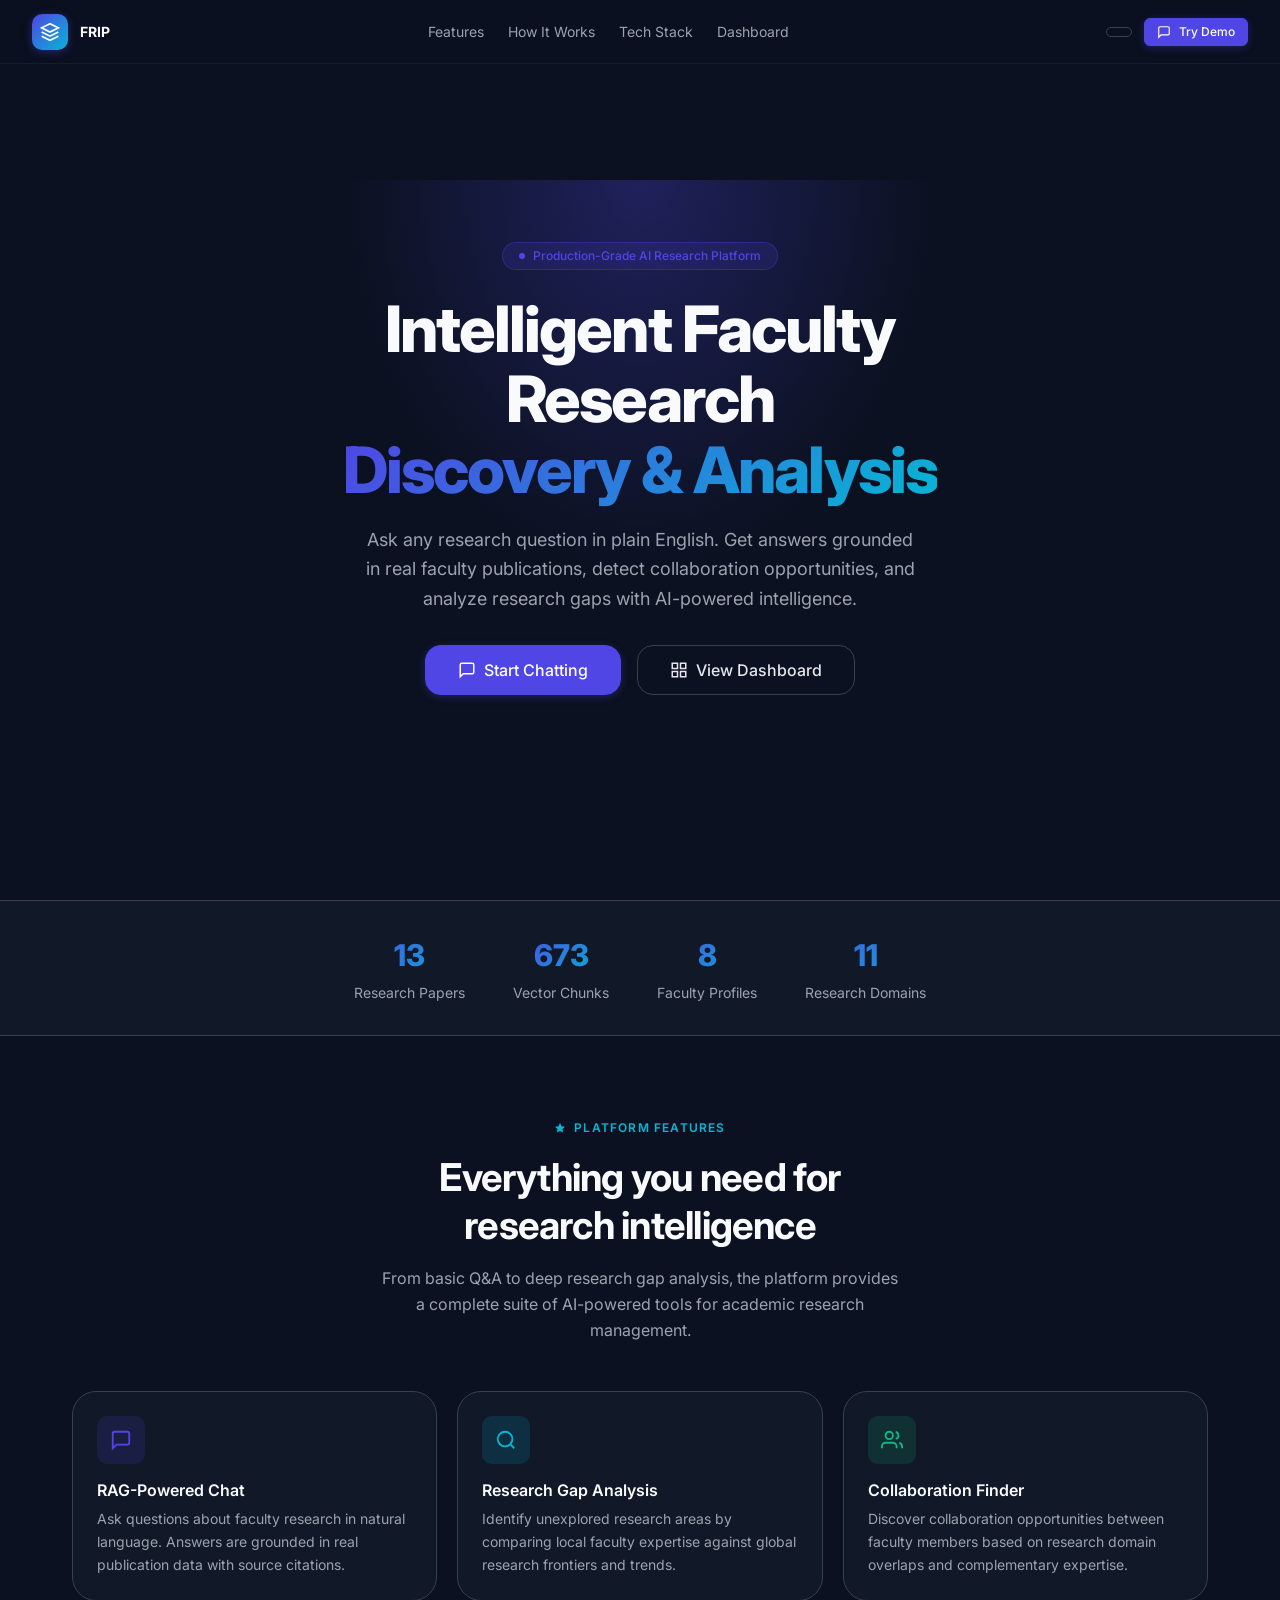
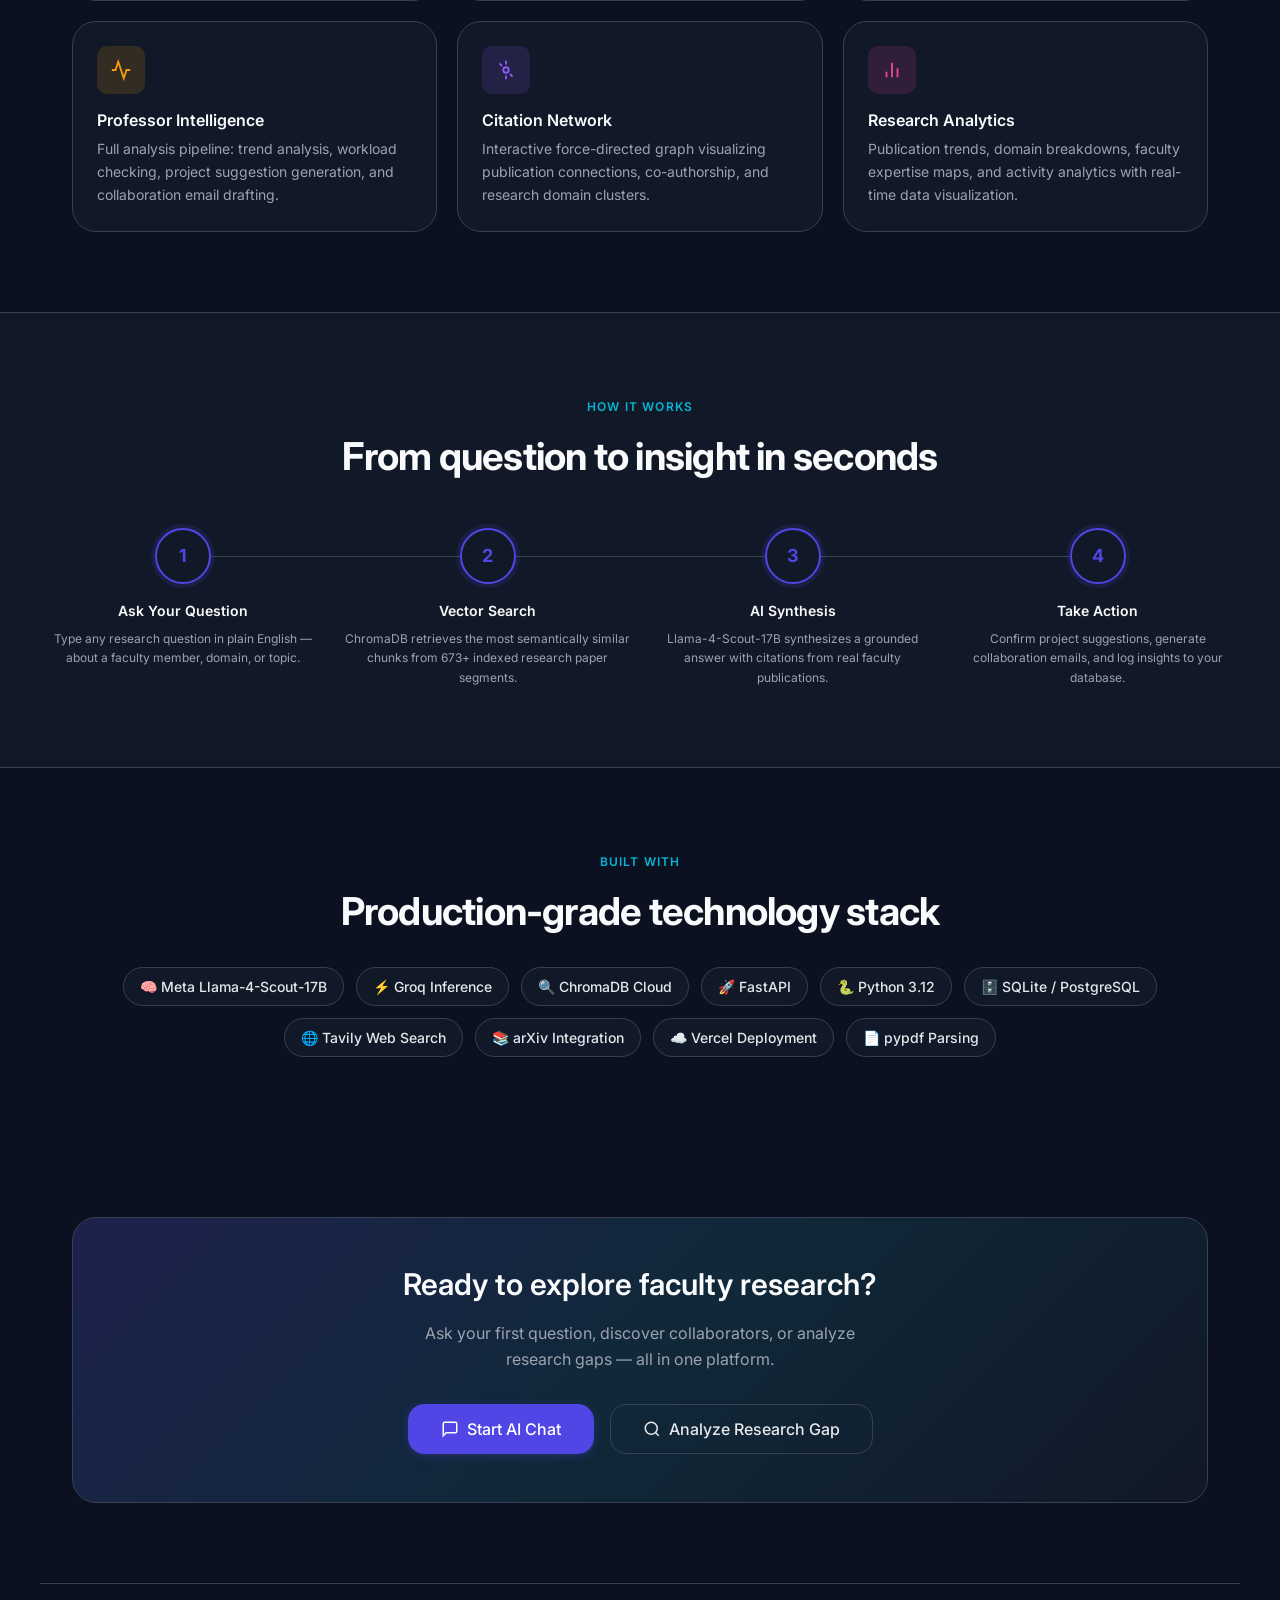
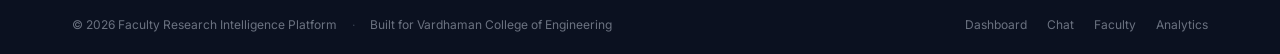
==== commit 5ceb7697: "feat: Implement elite glassmorphic targeted announcements management system" ====
--- a/templates/dashboard.html
+++ b/templates/dashboard.html
@@ -13,6 +13,228 @@
   <link rel="stylesheet" href="../static/css/dashboard.css">
   <link rel="stylesheet" href="../static/css/animations.css">
   <link rel="stylesheet" href="../static/css/responsive.css">
+  <style>
+    /* --- Side Panel Glassmorphism & Styles --- */
+    .side-panel-backdrop {
+      position: fixed;
+      top: 0;
+      left: 0;
+      right: 0;
+      bottom: 0;
+      background: rgba(11, 17, 32, 0.65);
+      backdrop-filter: blur(6px);
+      -webkit-backdrop-filter: blur(6px);
+      opacity: 0;
+      visibility: hidden;
+      z-index: var(--z-modal);
+      transition: opacity 0.3s cubic-bezier(0.4, 0, 0.2, 1), visibility 0.3s;
+    }
+    .side-panel-backdrop.active {
+      opacity: 1;
+      visibility: visible;
+    }
+    .side-panel {
+      position: fixed;
+      top: 0;
+      right: 0;
+      bottom: 0;
+      width: 460px;
+      max-width: 100%;
+      background: rgba(17, 24, 39, 0.75);
+      backdrop-filter: blur(20px);
+      -webkit-backdrop-filter: blur(20px);
+      border-left: 1px solid rgba(255, 255, 255, 0.08);
+      box-shadow: -12px 0 40px rgba(0, 0, 0, 0.6);
+      transform: translateX(100%);
+      transition: transform 0.4s cubic-bezier(0.16, 1, 0.3, 1);
+      z-index: calc(var(--z-modal) + 1);
+      display: flex;
+      flex-direction: column;
+    }
+    .side-panel-backdrop.active .side-panel {
+      transform: translateX(0);
+    }
+    .side-panel-header {
+      padding: var(--space-5);
+      border-bottom: 1px solid rgba(255, 255, 255, 0.06);
+      display: flex;
+      justify-content: space-between;
+      align-items: center;
+      background: rgba(11, 17, 32, 0.4);
+    }
+    .side-panel-title {
+      font-size: var(--text-lg);
+      font-weight: var(--weight-bold);
+      background: linear-gradient(135deg, #FFF 0%, #9CA3AF 100%);
+      -webkit-background-clip: text;
+      -webkit-text-fill-color: transparent;
+      margin: 0;
+    }
+    .side-panel-close {
+      background: rgba(255, 255, 255, 0.03);
+      border: 1px solid rgba(255, 255, 255, 0.08);
+      width: 32px;
+      height: 32px;
+      border-radius: 50%;
+      display: flex;
+      align-items: center;
+      justify-content: center;
+      font-size: 20px;
+      color: var(--text-muted);
+      cursor: pointer;
+      line-height: 1;
+      transition: all var(--ease-fast);
+    }
+    .side-panel-close:hover {
+      color: white;
+      background: rgba(239, 68, 68, 0.2);
+      border-color: rgba(239, 68, 68, 0.4);
+      transform: rotate(90deg);
+    }
+    .side-panel-body {
+      padding: var(--space-5);
+      overflow-y: auto;
+      flex: 1;
+      display: flex;
+      flex-direction: column;
+      gap: var(--space-4);
+    }
+    
+    /* --- Inputs and Selects styling --- */
+    .side-panel-body input[type="text"],
+    .side-panel-body input[type="date"],
+    .side-panel-body select,
+    .side-panel-body textarea,
+    #student-settings-form select {
+      background: rgba(255, 255, 255, 0.03) !important;
+      border: 1px solid rgba(255, 255, 255, 0.08) !important;
+      border-radius: var(--radius-md) !important;
+      padding: 10px 14px !important;
+      color: var(--text-primary) !important;
+      font-size: var(--text-sm) !important;
+      transition: all 0.25s ease !important;
+      outline: none !important;
+    }
+    .side-panel-body input[type="text"]:focus,
+    .side-panel-body input[type="date"]:focus,
+    .side-panel-body select:focus,
+    .side-panel-body textarea:focus,
+    #student-settings-form select:focus {
+      border-color: rgba(79, 70, 229, 0.6) !important;
+      background: rgba(79, 70, 229, 0.04) !important;
+      box-shadow: 0 0 0 3px rgba(79, 70, 229, 0.2) !important;
+    }
+    
+    /* --- Glass Cards --- */
+    .ann-card-item {
+      position: relative;
+      background: rgba(255, 255, 255, 0.02);
+      border: 1px solid rgba(255, 255, 255, 0.06);
+      border-radius: var(--radius-lg);
+      padding: var(--space-4);
+      cursor: pointer;
+      backdrop-filter: blur(10px);
+      -webkit-backdrop-filter: blur(10px);
+      transition: all 0.3s cubic-bezier(0.4, 0, 0.2, 1);
+    }
+    .ann-card-item:hover {
+      border-color: rgba(6, 182, 212, 0.4);
+      background: rgba(255, 255, 255, 0.04);
+      transform: translateY(-2px);
+      box-shadow: 0 8px 30px rgba(6, 182, 212, 0.08);
+    }
+    .ann-card-item.unread {
+      border-left: 4px solid var(--color-primary);
+      background: rgba(79, 70, 229, 0.04);
+      border-top-left-radius: 4px;
+      border-bottom-left-radius: 4px;
+    }
+    .unread-dot {
+      display: inline-block;
+      width: 6px;
+      height: 6px;
+      background: var(--color-primary);
+      border-radius: 50%;
+      margin-left: 6px;
+      box-shadow: 0 0 8px var(--color-primary);
+    }
+    
+    /* --- Badges styling --- */
+    .p-badge {
+      display: inline-flex;
+      align-items: center;
+      padding: 3px 8px;
+      border-radius: var(--radius-full);
+      font-size: 9px;
+      font-weight: 700;
+      text-transform: uppercase;
+      letter-spacing: 0.8px;
+    }
+    .p-badge.low { background: rgba(156, 163, 175, 0.1); color: #D1D5DB; border: 1px solid rgba(156, 163, 175, 0.2); }
+    .p-badge.medium { background: rgba(59, 130, 246, 0.1); color: #60A5FA; border: 1px solid rgba(59, 130, 246, 0.2); }
+    .p-badge.high { background: rgba(245, 158, 11, 0.1); color: #FBBF24; border: 1px solid rgba(245, 158, 11, 0.2); }
+    .p-badge.urgent { background: rgba(239, 68, 68, 0.1); color: #FCA5A5; border: 1px solid rgba(239, 68, 68, 0.2); box-shadow: 0 0 10px rgba(239, 68, 68, 0.15); }
+    
+    .cat-badge {
+      display: inline-flex;
+      align-items: center;
+      padding: 3px 8px;
+      border-radius: 6px;
+      font-size: 9px;
+      font-weight: 600;
+      background: rgba(255, 255, 255, 0.04);
+      color: var(--text-muted);
+      border: 1px solid rgba(255, 255, 255, 0.06);
+    }
+    
+    /* --- Modal glassmorphism --- */
+    #announcement-detail-modal .modal-box {
+      background: rgba(17, 24, 39, 0.8) !important;
+      backdrop-filter: blur(25px) !important;
+      -webkit-backdrop-filter: blur(25px) !important;
+      border: 1px solid rgba(255, 255, 255, 0.08) !important;
+      box-shadow: var(--shadow-xl), 0 0 40px rgba(79, 70, 229, 0.15) !important;
+      border-radius: var(--radius-lg) !important;
+      padding: var(--space-6) !important;
+    }
+    
+    /* --- Notification badge count --- */
+    .notif-count-badge {
+      display: inline-flex;
+      align-items: center;
+      justify-content: center;
+      min-width: 18px;
+      height: 18px;
+      padding: 0 5px;
+      background: var(--color-error);
+      color: white;
+      border-radius: var(--radius-full);
+      font-size: 10px;
+      font-weight: 800;
+      line-height: 1;
+      margin-left: 6px;
+      box-shadow: 0 0 10px rgba(239, 68, 68, 0.5);
+      animation: pulse-badge 2s infinite;
+    }
+    @keyframes pulse-badge {
+      0% { transform: scale(1); box-shadow: 0 0 0 0 rgba(239, 68, 68, 0.5); }
+      70% { transform: scale(1.08); box-shadow: 0 0 0 8px rgba(239, 68, 68, 0); }
+      100% { transform: scale(1); box-shadow: 0 0 0 0 rgba(239, 68, 68, 0); }
+    }
+    
+    .draft-badge {
+      display: inline-flex;
+      padding: 3px 6px;
+      border-radius: 4px;
+      background: rgba(245, 158, 11, 0.1);
+      color: #FBBF24;
+      border: 1px solid rgba(245, 158, 11, 0.2);
+      font-size: 9px;
+      font-weight: 700;
+      text-transform: uppercase;
+      letter-spacing: 0.5px;
+    }
+  </style>
 </head>
 <body>
   <div class="app-container">
@@ -31,6 +253,8 @@
           <span class="logo-tagline">Vardhaman Univ</span>
         </div>
       </a>
+      <!-- Role Badge -->
+      <div id="sidebar-role-badge" style="margin: 0 var(--space-4) var(--space-3); display: flex; align-items: center; justify-content: space-between;"></div>
       <div class="sidebar-nav">
         <span class="nav-section-label">General</span>
         <a href="dashboard.html" class="nav-item active" data-label="Dashboard">
@@ -50,6 +274,15 @@
           </span>
           <span class="nav-label">AI Chat</span>
         </a>
+        <a href="paper_chat.html" class="nav-item" data-label="Paper Chat">
+          <span class="nav-icon">
+            <svg viewBox="0 0 24 24" fill="none" stroke="currentColor" stroke-width="2">
+              <path d="M4 19.5A2.5 2.5 0 0 1 6.5 17H20"/>
+              <path d="M6.5 2H20v20H6.5A2.5 2.5 0 0 1 4 19.5v-15A2.5 2.5 0 0 1 6.5 2z"/>
+            </svg>
+          </span>
+          <span class="nav-label">Paper Chat</span>
+        </a>
         <a href="faculty.html" class="nav-item" data-label="Faculty Explorer">
           <span class="nav-icon">
             <svg viewBox="0 0 24 24" fill="none" stroke="currentColor" stroke-width="2">
@@ -57,6 +290,14 @@
             </svg>
           </span>
           <span class="nav-label">Faculty Explorer</span>
+        </a>
+        <a href="faculty_chat.html" class="nav-item" data-label="Faculty Chat">
+          <span class="nav-icon">
+            <svg viewBox="0 0 24 24" fill="none" stroke="currentColor" stroke-width="2">
+              <path d="M21 11.5a8.38 8.38 0 0 1-.9 3.8 8.5 8.5 0 0 1-7.6 4.7 8.38 8.38 0 0 1-3.8-.9L3 21l1.9-5.7a8.38 8.38 0 0 1-.9-3.8 8.5 8.5 0 0 1 4.7-7.6 8.38 8.38 0 0 1 3.8-.9h.5a8.48 8.48 0 0 1 8 8v.5z"/>
+            </svg>
+          </span>
+          <span class="nav-label">Faculty Chat</span>
         </a>
         <span class="nav-section-label">Analysis</span>
         <a href="research_gap.html" class="nav-item" data-label="Gap Analysis">
@@ -189,6 +430,27 @@
           <div class="dashboard-main-grid">
             <!-- Left Panel (Charts / Activity) -->
             <div class="flex-col">
+              <!-- Announcements Panel -->
+              <div class="panel" id="announcements-panel" style="margin-bottom: var(--space-5);">
+                <div class="section-header" style="display: flex; justify-content: space-between; align-items: center; border-bottom: 1px solid var(--border-color); padding-bottom: var(--space-3); margin-bottom: var(--space-4);">
+                  <h3 class="section-title" style="display: flex; align-items: center; gap: var(--space-2); margin-bottom: 0;">
+                    <svg width="18" height="18" viewBox="0 0 24 24" fill="none" stroke="currentColor" stroke-width="2" style="color: var(--color-primary);">
+                      <path d="M18 8A6 6 0 0 0 6 8c0 7-3 9-3 9h18s-3-2-3-9"></path>
+                      <path d="M13.73 21a2 2 0 0 1-3.46 0"></path>
+                    </svg>
+                    Announcements <span id="unread-count" class="notif-count-badge" style="display: none;">0</span>
+                  </h3>
+                  <button class="btn btn-primary btn-sm ripple" id="post-announcement-btn" style="display: none; padding: 6px 12px; font-size: var(--text-xs); line-height: 1;">
+                    Manage
+                  </button>
+                </div>
+                <div class="announcements-list" id="announcements-list" style="display: flex; flex-direction: column; gap: var(--space-3); max-height: 350px; overflow-y: auto;">
+                  <!-- Skeleton loading -->
+                  <div class="skeleton skeleton-text" style="width: 100%; height: 30px; margin-bottom: var(--space-3);"></div>
+                  <div class="skeleton skeleton-text" style="width: 100%; height: 30px;"></div>
+                </div>
+              </div>
+
               <div class="chart-panel">
                 <div class="chart-header">
                   <h3 class="chart-title">RAG Intent Breakdown</h3>
@@ -219,6 +481,53 @@
 
             <!-- Right Panel (Quick Actions, Trends) -->
             <div class="flex-col">
+              <!-- Student Settings Panel -->
+              <div class="panel" id="student-settings-panel" style="display: none; margin-bottom: var(--space-5);">
+                <h3 class="section-title" style="margin-bottom: var(--space-4); display: flex; align-items: center; gap: var(--space-2);">
+                  <svg width="18" height="18" viewBox="0 0 24 24" fill="none" stroke="currentColor" stroke-width="2" style="color: var(--color-primary);">
+                    <path d="M20 21v-2a4 4 0 0 0-4-4H8a4 4 0 0 0-4 4v2"></path>
+                    <circle cx="12" cy="7" r="4"></circle>
+                  </svg>
+                  Student Profile Settings
+                </h3>
+                <form id="student-settings-form" style="display: flex; flex-direction: column; gap: var(--space-3);">
+                  <div style="display: grid; grid-template-columns: 1fr 1fr; gap: var(--space-3);">
+                    <div style="display: flex; flex-direction: column; gap: 4px;">
+                      <label for="student-dept" style="font-size: 11px; font-weight: 600; color: var(--text-secondary);">Department</label>
+                      <select id="student-dept" style="border: 1px solid var(--border-color); padding: 8px 12px; border-radius: var(--radius-md); background: var(--bg-surface-2); color: var(--text-primary); font-size: var(--text-sm);">
+                        <option value="">Select Dept</option>
+                        <option value="CSE">CSE</option>
+                        <option value="ECE">ECE</option>
+                        <option value="IT">IT</option>
+                        <option value="MECH">MECH</option>
+                        <option value="CIVIL">CIVIL</option>
+                      </select>
+                    </div>
+                    <div style="display: flex; flex-direction: column; gap: 4px;">
+                      <label for="student-year" style="font-size: 11px; font-weight: 600; color: var(--text-secondary);">Year</label>
+                      <select id="student-year" style="border: 1px solid var(--border-color); padding: 8px 12px; border-radius: var(--radius-md); background: var(--bg-surface-2); color: var(--text-primary); font-size: var(--text-sm);">
+                        <option value="">Select Year</option>
+                        <option value="1">1st Year</option>
+                        <option value="2">2nd Year</option>
+                        <option value="3">3rd Year</option>
+                        <option value="4">4th Year</option>
+                      </select>
+                    </div>
+                  </div>
+                  <div style="display: flex; flex-direction: column; gap: 4px;">
+                    <label for="student-sec" style="font-size: 11px; font-weight: 600; color: var(--text-secondary);">Section</label>
+                    <select id="student-sec" style="border: 1px solid var(--border-color); padding: 8px 12px; border-radius: var(--radius-md); background: var(--bg-surface-2); color: var(--text-primary); font-size: var(--text-sm);">
+                      <option value="">Select Section</option>
+                      <option value="A">A</option>
+                      <option value="B">B</option>
+                      <option value="C">C</option>
+                      <option value="D">D</option>
+                    </select>
+                  </div>
+                  <button type="submit" class="btn btn-primary btn-sm ripple" style="width: 100%; margin-top: var(--space-1);">Save Profile</button>
+                </form>
+              </div>
+
               <div class="panel">
                 <h3 class="section-title" style="margin-bottom: var(--space-4);">Quick Actions</h3>
                 <div class="quick-actions">
@@ -288,7 +597,170 @@
     </div>
   </div>
 
+  <!-- Announcement Side Panel -->
+  <div class="side-panel-backdrop" id="announcement-side-panel">
+    <div class="side-panel">
+      <div class="side-panel-header">
+        <h3 class="side-panel-title">Manage Announcements</h3>
+        <button type="button" class="side-panel-close" id="close-side-panel-btn">&times;</button>
+      </div>
+      <div class="side-panel-body">
+        
+        <!-- Toggle views: List View vs Form View -->
+        <div id="side-panel-list-view">
+          <div style="display: flex; justify-content: space-between; align-items: center; margin-bottom: var(--space-4);">
+            <span style="font-size: var(--text-xs); color: var(--text-muted);" id="announcements-count-label">0 announcements</span>
+            <button type="button" class="btn btn-primary btn-sm ripple" id="create-new-ann-btn">+ Create New</button>
+          </div>
+          <div id="side-panel-announcements-list" style="display: flex; flex-direction: column; gap: var(--space-3); max-height: 550px; overflow-y: auto;">
+            <!-- List will be populated dynamically -->
+          </div>
+        </div>
+
+        <div id="side-panel-form-view" style="display: none;">
+          <div style="display: flex; align-items: center; gap: var(--space-2); margin-bottom: var(--space-4);">
+            <button type="button" class="btn btn-ghost btn-sm" id="back-to-list-btn" style="padding: 4px var(--space-2);">&larr; Back</button>
+            <h4 style="margin: 0; font-size: var(--text-sm); font-weight: 600;" id="form-view-title">New Announcement</h4>
+          </div>
+          
+          <form id="ann-manage-form" style="display: flex; flex-direction: column; gap: var(--space-4); text-align: left;">
+            <input type="hidden" id="form-ann-id">
+            
+            <div style="display: flex; flex-direction: column; gap: 4px;">
+              <label for="form-ann-faculty" style="font-size: var(--text-xs); font-weight: 600; color: var(--text-secondary);">Faculty Name *</label>
+              <input type="text" id="form-ann-faculty" required placeholder="e.g. Dr. Padmaja" style="border: 1px solid var(--border-color); padding: 10px; border-radius: var(--radius-md); background: var(--bg-surface-2); color: var(--text-primary); font-size: var(--text-sm);">
+            </div>
+
+            <div style="display: flex; flex-direction: column; gap: 4px;">
+              <label for="form-ann-title" style="font-size: var(--text-xs); font-weight: 600; color: var(--text-secondary);">Title *</label>
+              <input type="text" id="form-ann-title" required placeholder="Announcement Title" style="border: 1px solid var(--border-color); padding: 10px; border-radius: var(--radius-md); background: var(--bg-surface-2); color: var(--text-primary); font-size: var(--text-sm);">
+            </div>
+
+            <div style="display: flex; flex-direction: column; gap: 4px;">
+              <label for="form-ann-content" style="font-size: var(--text-xs); font-weight: 600; color: var(--text-secondary);">Description *</label>
+              <textarea id="form-ann-content" required rows="4" placeholder="Announcement Description/Content" style="border: 1px solid var(--border-color); padding: 10px; border-radius: var(--radius-md); background: var(--bg-surface-2); color: var(--text-primary); font-size: var(--text-sm); resize: vertical; font-family: inherit;"></textarea>
+            </div>
+
+            <div style="display: grid; grid-template-columns: 1fr 1fr; gap: var(--space-3);">
+              <div style="display: flex; flex-direction: column; gap: 4px;">
+                <label for="form-ann-category" style="font-size: var(--text-xs); font-weight: 600; color: var(--text-secondary);">Category</label>
+                <input type="text" id="form-ann-category" placeholder="e.g. Exams, Events, R&D" style="border: 1px solid var(--border-color); padding: 8px 12px; border-radius: var(--radius-md); background: var(--bg-surface-2); color: var(--text-primary); font-size: var(--text-sm);">
+              </div>
+              <div style="display: flex; flex-direction: column; gap: 4px;">
+                <label for="form-ann-priority" style="font-size: var(--text-xs); font-weight: 600; color: var(--text-secondary);">Priority</label>
+                <select id="form-ann-priority" style="border: 1px solid var(--border-color); padding: 8px 12px; border-radius: var(--radius-md); background: var(--bg-surface-2); color: var(--text-primary); font-size: var(--text-sm);">
+                  <option value="Low">Low</option>
+                  <option value="Medium">Medium</option>
+                  <option value="High">High</option>
+                  <option value="Urgent">Urgent</option>
+                </select>
+              </div>
+            </div>
+
+            <!-- Attachment: support file upload or link -->
+            <div style="display: flex; flex-direction: column; gap: 4px;">
+              <label style="font-size: var(--text-xs); font-weight: 600; color: var(--text-secondary);">Attachment (Optional)</label>
+              <div style="display: flex; gap: var(--space-2);">
+                <input type="file" id="form-ann-file" style="display: none;">
+                <button type="button" class="btn btn-ghost btn-sm" id="upload-file-btn" style="border: 1px dashed var(--border-color); width: 100%; display: flex; align-items: center; justify-content: center; gap: var(--space-2); height: 38px;">
+                  <svg width="14" height="14" viewBox="0 0 24 24" fill="none" stroke="currentColor" stroke-width="2"><path d="M21 15v4a2 2 0 0 1-2 2H5a2 2 0 0 1-2-2v-4"></path><polyline points="17 8 12 3 7 8"></polyline><line x1="12" y1="3" x2="12" y2="15"></line></svg>
+                  <span id="upload-file-btn-text">Upload File</span>
+                </button>
+              </div>
+              <input type="text" id="form-ann-attachment-url" placeholder="Or paste attachment URL link directly" style="border: 1px solid var(--border-color); padding: 8px 12px; border-radius: var(--radius-md); background: var(--bg-surface-2); color: var(--text-primary); font-size: var(--text-sm); margin-top: var(--space-1);">
+            </div>
+
+            <div style="display: flex; flex-direction: column; gap: 4px;">
+              <label for="form-ann-audience" style="font-size: var(--text-xs); font-weight: 600; color: var(--text-secondary);">Target Audience</label>
+              <select id="form-ann-audience" style="border: 1px solid var(--border-color); padding: 8px 12px; border-radius: var(--radius-md); background: var(--bg-surface-2); color: var(--text-primary); font-size: var(--text-sm);">
+                <option value="All">All Students</option>
+                <option value="Department">Department</option>
+                <option value="Year">Year</option>
+                <option value="Section">Section</option>
+              </select>
+            </div>
+
+            <!-- Targeted audience extra inputs -->
+            <div id="target-audience-details" style="display: none; flex-direction: column; gap: var(--space-3); border-left: 2px solid var(--color-primary); padding-left: var(--space-3); margin-bottom: var(--space-2);">
+              <div id="target-dept-wrapper" style="display: flex; flex-direction: column; gap: 4px;">
+                <label for="form-ann-target-dept" style="font-size: 11px; font-weight: 600; color: var(--text-secondary);">Target Department *</label>
+                <select id="form-ann-target-dept" style="border: 1px solid var(--border-color); padding: 8px 12px; border-radius: var(--radius-md); background: var(--bg-surface-2); color: var(--text-primary); font-size: var(--text-sm);">
+                  <option value="CSE">CSE</option>
+                  <option value="ECE">ECE</option>
+                  <option value="IT">IT</option>
+                  <option value="MECH">MECH</option>
+                  <option value="CIVIL">CIVIL</option>
+                </select>
+              </div>
+              <div id="target-year-wrapper" style="display: flex; flex-direction: column; gap: 4px;">
+                <label for="form-ann-target-year" style="font-size: 11px; font-weight: 600; color: var(--text-secondary);">Target Year *</label>
+                <select id="form-ann-target-year" style="border: 1px solid var(--border-color); padding: 8px 12px; border-radius: var(--radius-md); background: var(--bg-surface-2); color: var(--text-primary); font-size: var(--text-sm);">
+                  <option value="1">1st Year</option>
+                  <option value="2">2nd Year</option>
+                  <option value="3">3rd Year</option>
+                  <option value="4">4th Year</option>
+                </select>
+              </div>
+              <div id="target-sec-wrapper" style="display: flex; flex-direction: column; gap: 4px;">
+                <label for="form-ann-target-sec" style="font-size: 11px; font-weight: 600; color: var(--text-secondary);">Target Section *</label>
+                <select id="form-ann-target-sec" style="border: 1px solid var(--border-color); padding: 8px 12px; border-radius: var(--radius-md); background: var(--bg-surface-2); color: var(--text-primary); font-size: var(--text-sm);">
+                  <option value="A">A</option>
+                  <option value="B">B</option>
+                  <option value="C">C</option>
+                  <option value="D">D</option>
+                </select>
+              </div>
+            </div>
+
+            <div style="display: flex; flex-direction: column; gap: 4px;">
+              <label for="form-ann-expiry" style="font-size: var(--text-xs); font-weight: 600; color: var(--text-secondary);">Expiry Date (Optional)</label>
+              <input type="date" id="form-ann-expiry" style="border: 1px solid var(--border-color); padding: 8px 12px; border-radius: var(--radius-md); background: var(--bg-surface-2); color: var(--text-primary); font-size: var(--text-sm);">
+            </div>
+
+            <div style="display: flex; gap: var(--space-3); margin-top: var(--space-2);">
+              <button type="button" class="btn btn-ghost" id="ann-draft-btn" style="flex: 1; padding: 10px;">Save Draft</button>
+              <button type="submit" class="btn btn-primary ripple" id="ann-publish-btn" style="flex: 1; padding: 10px;">Publish Now</button>
+            </div>
+          </form>
+        </div>
+
+      </div>
+    </div>
+  </div>
+
+  <!-- Announcement Detail Modal -->
+  <div class="modal-backdrop" id="announcement-detail-modal">
+    <div class="modal-box" style="position: relative; max-width: 500px;">
+      <button type="button" class="node-detail-close" onclick="closeModal('announcement-detail-modal')" style="position: absolute; top: var(--space-4); right: var(--space-4); background: none; border: none; font-size: 24px; color: var(--text-muted); cursor: pointer; line-height: 1;">&times;</button>
+      <div style="display: flex; align-items: center; gap: var(--space-2); margin-bottom: var(--space-2); text-align: left;">
+        <span id="detail-priority-badge" class="p-badge low">Low</span>
+        <span id="detail-category-badge" class="cat-badge">Category</span>
+      </div>
+      <h3 class="modal-title" id="detail-title" style="margin-bottom: var(--space-2); font-size: var(--text-lg); line-height: var(--leading-snug); text-align: left;">Announcement Title</h3>
+      <div style="display: flex; align-items: center; gap: var(--space-2); font-size: 11px; color: var(--text-muted); margin-bottom: var(--space-4); text-align: left;">
+        <span id="detail-faculty">👨‍🏫 By Dr. Padmaja</span>
+        <span>&bull;</span>
+        <span id="detail-time">Posted 2 hours ago</span>
+      </div>
+      <div class="modal-body" id="detail-content" style="font-size: var(--text-sm); color: var(--text-secondary); line-height: 1.6; margin-bottom: var(--space-4); white-space: pre-wrap; text-align: left; max-height: 250px; overflow-y: auto; border-top: 1px solid var(--border-color); border-bottom: 1px solid var(--border-color); padding: var(--space-3) 0;">
+        Announcement Description...
+      </div>
+      <div id="detail-attachment-wrapper" style="display: none; align-items: center; gap: var(--space-2); margin-bottom: var(--space-4); text-align: left;">
+        <span style="font-size: var(--text-xs); color: var(--text-muted); font-weight: 600;">Attachment:</span>
+        <a id="detail-attachment-link" href="#" target="_blank" class="btn btn-ghost btn-sm" style="display: inline-flex; align-items: center; gap: 4px; padding: 4px 8px; border: 1px solid var(--border-color);">
+          <svg width="12" height="12" viewBox="0 0 24 24" fill="none" stroke="currentColor" stroke-width="2"><path d="M21.44 11.05l-9.19 9.19a6 6 0 0 1-8.49-8.49l9.19-9.19a4 4 0 0 1 5.66 5.66l-9.2 9.19a2 2 0 0 1-2.83-2.83l8.49-8.48"></path></svg>
+          <span id="detail-attachment-text">Download Attachment</span>
+        </a>
+      </div>
+      <div class="modal-actions" style="margin-top: 0;">
+        <button type="button" class="btn btn-primary" style="width: 100%;" onclick="closeModal('announcement-detail-modal')">Close</button>
+      </div>
+    </div>
+  </div>
+
   <script type="module" src="../static/js/app.js"></script>
   <script type="module" src="../static/js/dashboard.js"></script>
+
+  <script type="module">import { setupAuth } from '../static/js/auth.js'; setupAuth();</script>
 </body>
 </html>
